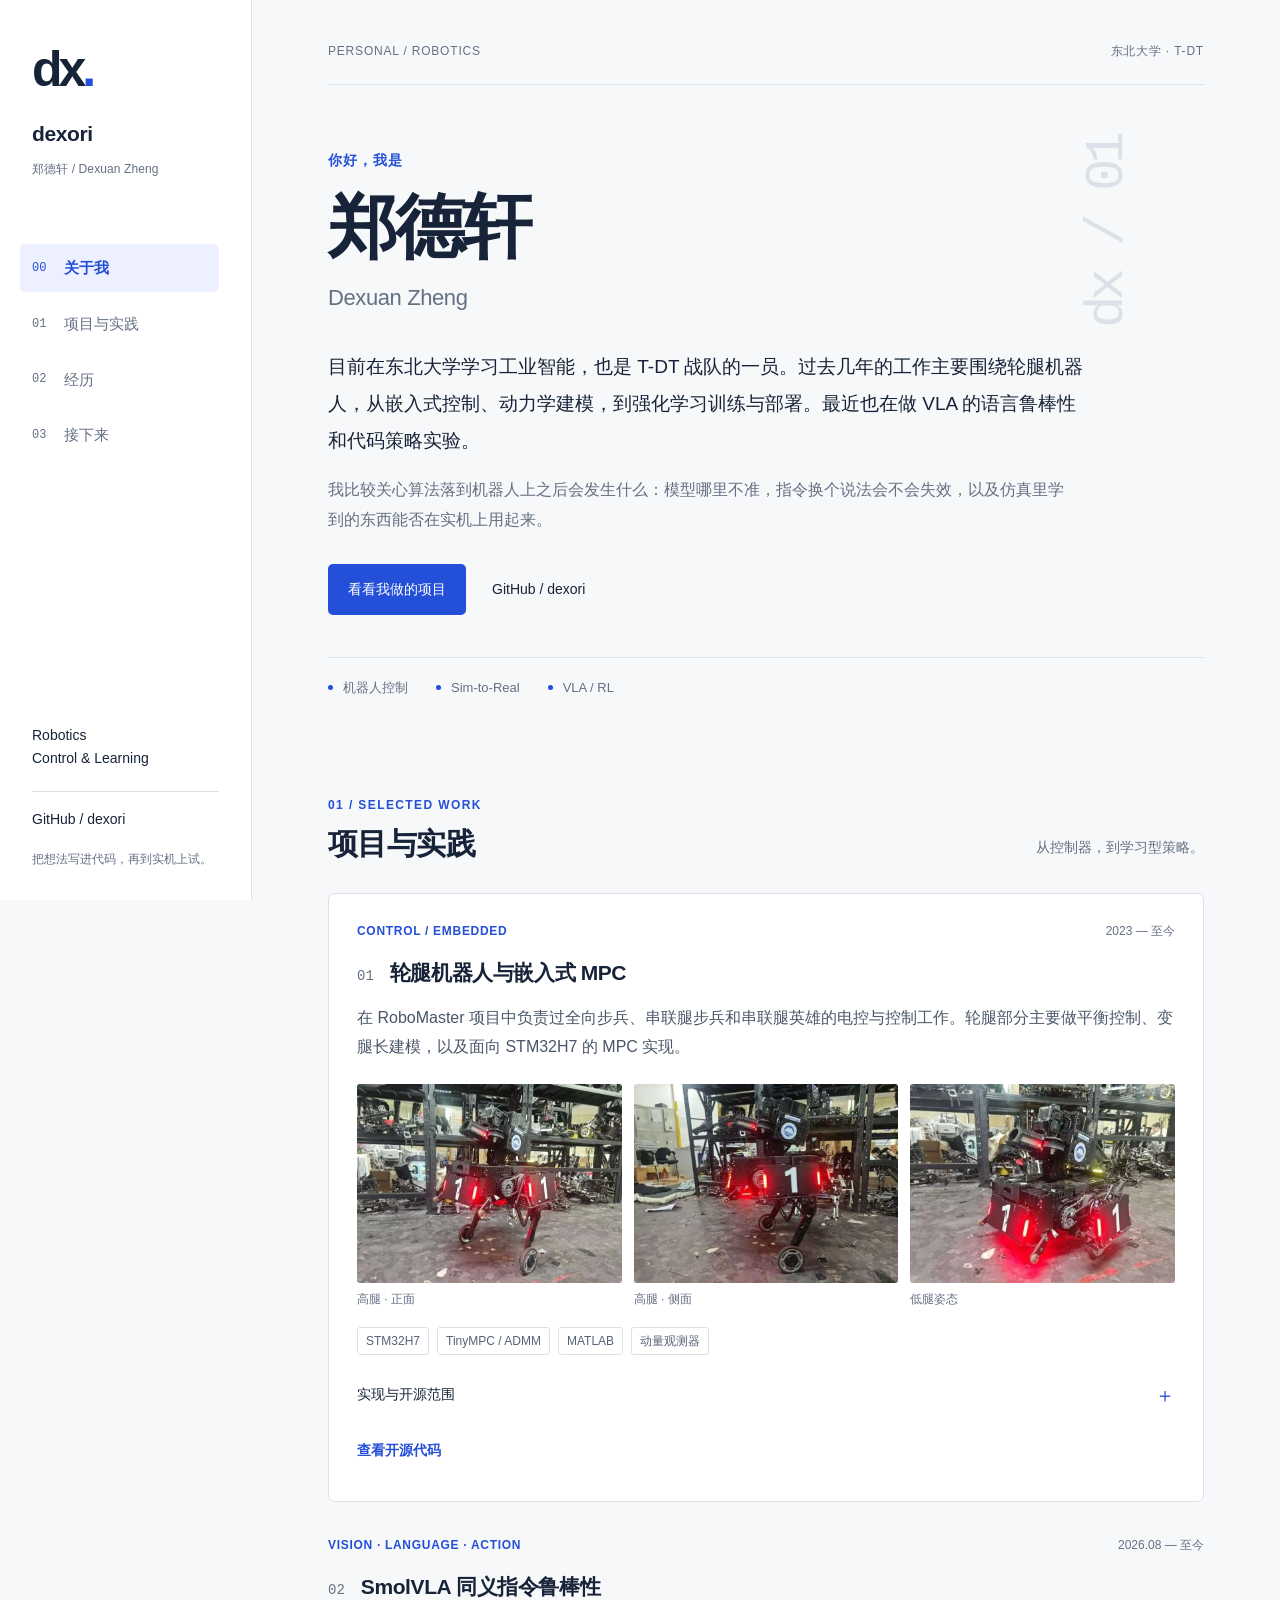
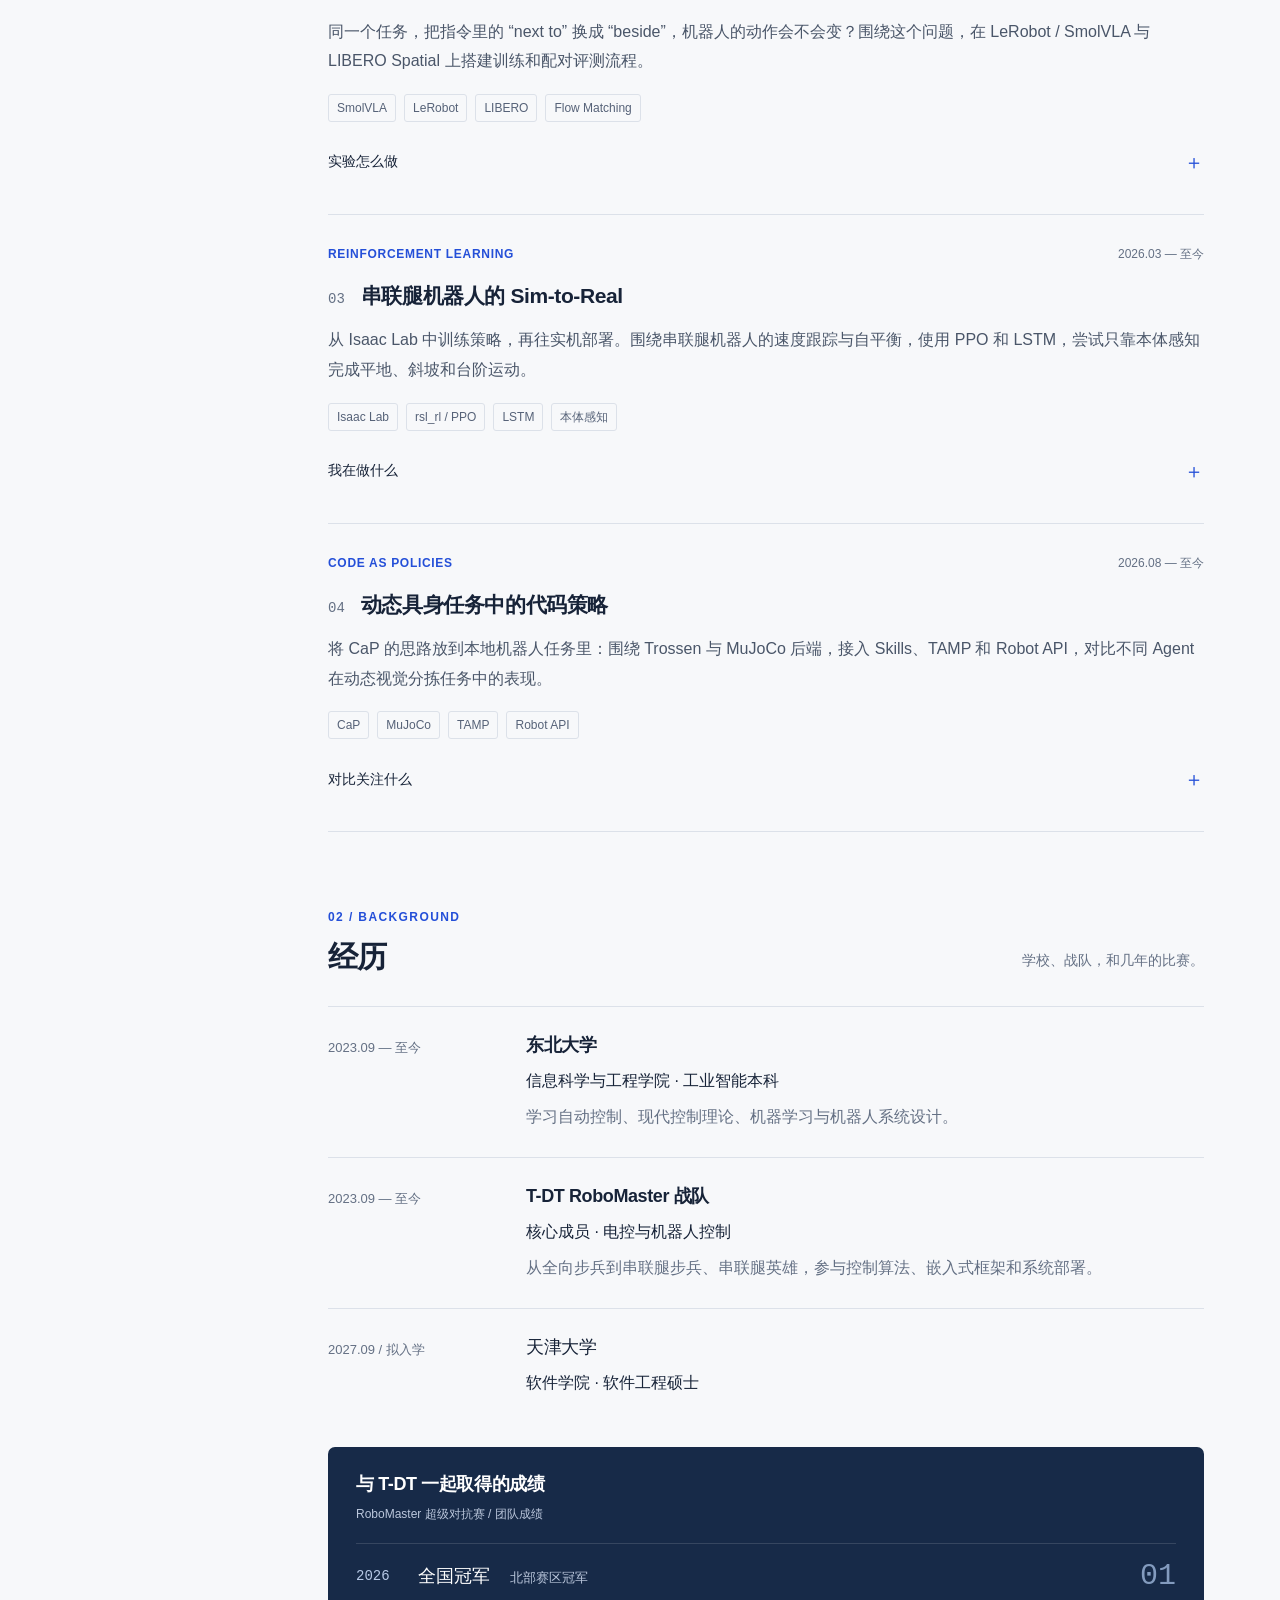
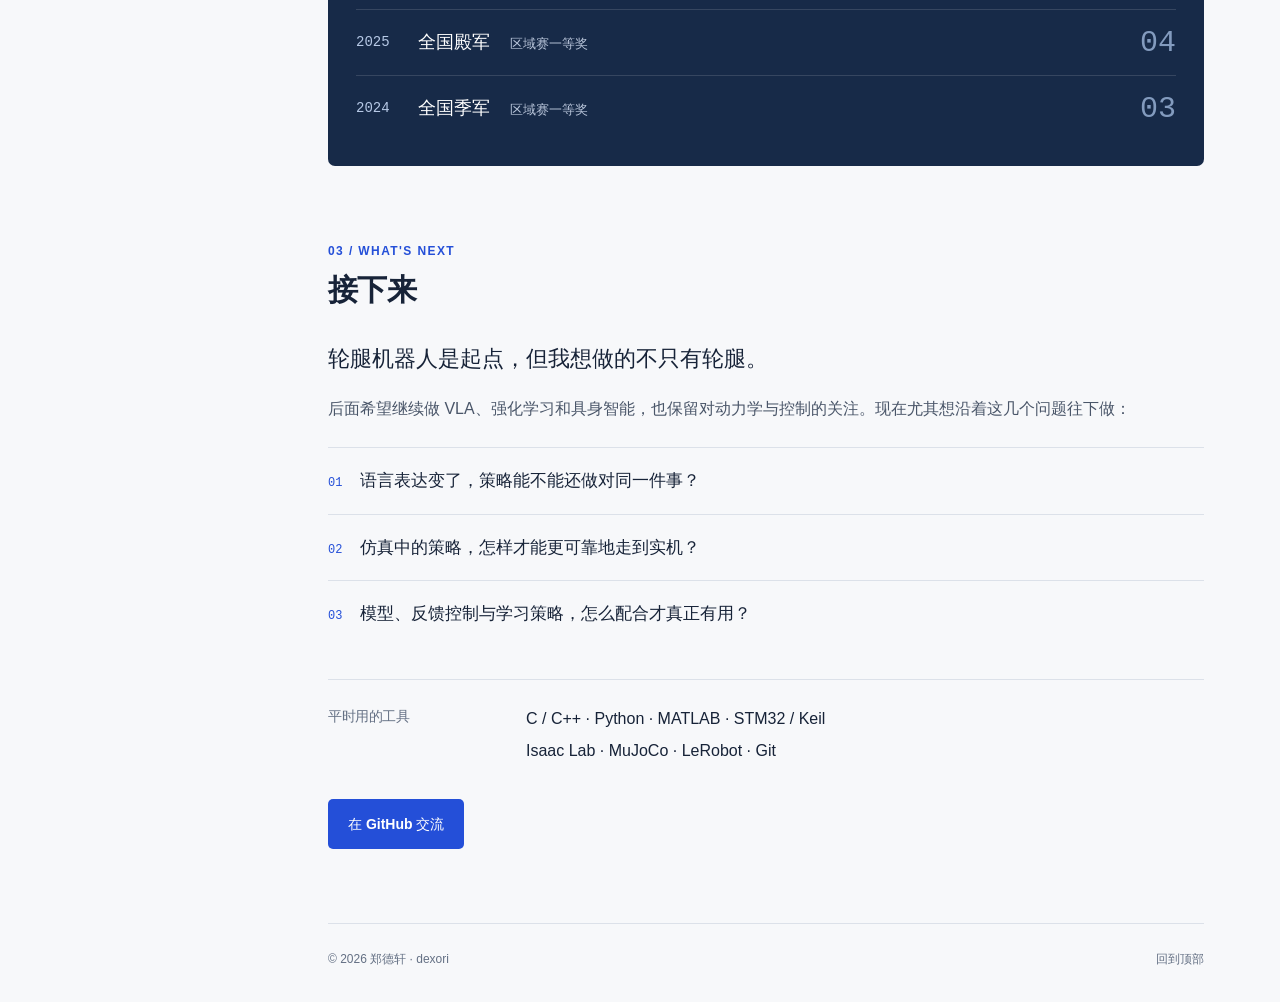
==== index.html @ f0162d3c "Add files via upload" ====
<!doctype html>
<html lang="zh-CN">
<head>
  <meta charset="utf-8">
  <meta name="viewport" content="width=device-width, initial-scale=1">
  <meta name="color-scheme" content="light">
  <meta name="theme-color" content="#f7f8fa">
  <meta name="description" content="郑德轩（dexori）的个人主页。东北大学工业智能，T-DT RoboMaster 战队。轮腿机器人、嵌入式 MPC、强化学习与 VLA。">
  <meta property="og:title" content="郑德轩 · dexori">
  <meta property="og:description" content="轮腿机器人、嵌入式控制，以及 VLA 与强化学习的实践。">
  <meta property="og:type" content="website">
  <title>郑德轩 · dexori</title>
  <link rel="icon" type="image/svg+xml" href="data:image/svg+xml,%3Csvg xmlns='http://www.w3.org/2000/svg' viewBox='0 0 64 64'%3E%3Crect width='64' height='64' rx='14' fill='%23172338'/%3E%3Ctext x='9' y='43' font-family='Arial,sans-serif' font-size='31' font-weight='700' letter-spacing='-3' fill='%23fff'%3Edx%3C/text%3E%3Ccircle cx='53' cy='44' r='3' fill='%23799cff'/%3E%3C/svg%3E">
  <link rel="stylesheet" href="style.css">
  <script src="script.js" defer></script>
</head>
<body>
  <a class="skip-link" href="#main">跳到正文</a>
  <aside class="sidebar" aria-label="网站导航">
    <a class="identity" href="#about" aria-label="dexori，回到介绍">
      <span class="monogram" aria-hidden="true">dx<span>.</span></span>
      <span class="identity-text">dexori<span>郑德轩 / Dexuan Zheng</span></span>
    </a>
    <button class="nav-toggle" type="button" aria-expanded="false" aria-controls="navigation">导航 <span aria-hidden="true">＋</span></button>
    <nav id="navigation" class="navigation" aria-label="页面章节">
      <a class="active" href="#about" aria-current="location"><span>00</span>关于我</a>
      <a href="#projects"><span>01</span>项目与实践</a>
      <a href="#experience"><span>02</span>经历</a>
      <a href="#interests"><span>03</span>接下来</a>
    </nav>
    <div class="sidebar-bottom">
      <p>Robotics<br>Control &amp; Learning</p>
      <a class="external-link" href="https://github.com/dexori" target="_blank" rel="noopener noreferrer">GitHub / dexori</a>
      <span class="sidebar-note">把想法写进代码，再到实机上试。</span>
    </div>
  </aside>

  <main id="main">
    <section id="about" class="about section-anchor" aria-labelledby="name">
      <div class="topline"><span>PERSONAL / ROBOTICS</span><span>东北大学 · T-DT</span></div>
      <div class="hero-heading">
        <div>
          <p class="eyebrow">你好，我是</p>
          <h1 id="name">郑德轩<span>Dexuan Zheng</span></h1>
        </div>
        <span class="hero-index" aria-hidden="true">dx / 01</span>
      </div>
      <p class="intro">目前在东北大学学习工业智能，也是 T-DT 战队的一员。过去几年的工作主要围绕轮腿机器人，从嵌入式控制、动力学建模，到强化学习训练与部署。最近也在做 VLA 的语言鲁棒性和代码策略实验。</p>
      <p class="intro-secondary">我比较关心算法落到机器人上之后会发生什么：模型哪里不准，指令换个说法会不会失效，以及仿真里学到的东西能否在实机上用起来。</p>
      <div class="hero-actions">
        <a class="button primary" href="#projects">看看我做的项目</a>
        <a class="text-link" href="https://github.com/dexori" target="_blank" rel="noopener noreferrer">GitHub / dexori</a>
      </div>
      <div class="focus-strip" aria-label="目前关注的方向">
        <span>机器人控制</span><span>Sim-to-Real</span><span>VLA / RL</span>
      </div>
    </section>

    <section id="projects" class="section section-anchor" aria-labelledby="projects-heading">
      <header class="section-heading">
        <div><p class="eyebrow">01 / SELECTED WORK</p><h2 id="projects-heading">项目与实践</h2></div>
        <p>从控制器，到学习型策略。</p>
      </header>

      <article class="project featured">
        <div class="project-meta"><span class="project-type">CONTROL / EMBEDDED</span><span>2023 — 至今</span></div>
        <div class="project-title"><span class="project-number" aria-hidden="true">01</span><h3>轮腿机器人与嵌入式 MPC</h3></div>
        <p>在 RoboMaster 项目中负责过全向步兵、串联腿步兵和串联腿英雄的电控与控制工作。轮腿部分主要做平衡控制、变腿长建模，以及面向 STM32H7 的 MPC 实现。</p>
        <div class="robot-gallery">
          <figure><img src="assets/wheelleg-000.jpg" width="398" height="299" alt="T-DT 串联轮腿英雄在实验室中的高腿姿态正面" loading="lazy"><figcaption>高腿 · 正面</figcaption></figure>
          <figure><img src="assets/wheelleg-001.jpg" width="398" height="299" alt="T-DT 串联轮腿英雄的高腿姿态侧面" loading="lazy"><figcaption>高腿 · 侧面</figcaption></figure>
          <figure><img src="assets/wheelleg-002.jpg" width="398" height="299" alt="T-DT 串联轮腿英雄降低腿长后的姿态" loading="lazy"><figcaption>低腿姿态</figcaption></figure>
        </div>
        <div class="project-tags"><span>STM32H7</span><span>TinyMPC / ADMM</span><span>MATLAB</span><span>动量观测器</span></div>
        <details>
          <summary>实现与开源范围 <span aria-hidden="true">＋</span></summary>
          <div class="detail-content">
            <ul>
              <li>基于 CAD 质量和惯量参数建立模型，对不同腿长的状态空间与求解缓存做离线拟合，在线更新控制器参数。</li>
              <li>参考 TinyMPC 的 ADMM 求解方式，将计算任务接入原 H7 工程；代码保留实际 MCU 任务入口和适配接口。</li>
              <li>另整理了五自由度广义动量观测器、碰撞判定和 M/C/G 推导，不依赖额外的外力传感器。</li>
            </ul>
            <p class="scope-note">开源仓库只包含 MPC 与碰撞检测相关代码，不是整车固件。原数值模型和观测器仍有已知问题，残差超阈值不等于确认碰撞；使用边界与测试情况见仓库说明。</p>
          </div>
        </details>
        <a class="project-link" href="https://github.com/dexori/TinyMPC_WheelLeg" target="_blank" rel="noopener noreferrer">查看开源代码</a>
      </article>

      <article class="project">
        <div class="project-meta"><span class="project-type">VISION · LANGUAGE · ACTION</span><span>2026.08 — 至今</span></div>
        <div class="project-title"><span class="project-number" aria-hidden="true">02</span><h3>SmolVLA 同义指令鲁棒性</h3></div>
        <p>同一个任务，把指令里的 “next to” 换成 “beside”，机器人的动作会不会变？围绕这个问题，在 LeRobot / SmolVLA 与 LIBERO Spatial 上搭建训练和配对评测流程。</p>
        <div class="project-tags"><span>SmolVLA</span><span>LeRobot</span><span>LIBERO</span><span>Flow Matching</span></div>
        <details>
          <summary>实验怎么做 <span aria-hidden="true">＋</span></summary>
          <div class="detail-content">
            <ul>
              <li>对比正确、空白、打乱和映射后的语言输入，尽量把语言变化与其他因素分开。</li>
              <li>固定初始状态与每个 action chunk 的 Flow Matching 噪声，进行严格配对评测。</li>
              <li>在相同图像、状态和噪声下，检查 VLM 的 K/V、Action Expert 速度输出和完整动作序列。</li>
              <li>尝试训练时语言增强，以及推理前的指令归一化。</li>
            </ul>
            <p class="scope-note">目前是小规模实验：432 条演示、1K 步微调后，同义指令成功次数由 2/30 到 6/30；在 21 组已知任务配对中，冻结策略并做指令归一化后由 1/21 到 9/21。这些结果仅对应上述实验设置，不代表通用基准表现。</p>
          </div>
        </details>
      </article>

      <article class="project">
        <div class="project-meta"><span class="project-type">REINFORCEMENT LEARNING</span><span>2026.03 — 至今</span></div>
        <div class="project-title"><span class="project-number" aria-hidden="true">03</span><h3>串联腿机器人的 Sim-to-Real</h3></div>
        <p>从 Isaac Lab 中训练策略，再往实机部署。围绕串联腿机器人的速度跟踪与自平衡，使用 PPO 和 LSTM，尝试只靠本体感知完成平地、斜坡和台阶运动。</p>
        <div class="project-tags"><span>Isaac Lab</span><span>rsl_rl / PPO</span><span>LSTM</span><span>本体感知</span></div>
        <details>
          <summary>我在做什么 <span aria-hidden="true">＋</span></summary>
          <div class="detail-content">
            <p>搭建训练与部署流程，调整观测、奖励和策略结构，关注跌倒、速度跟踪以及不同地形下的行为。相比只看仿真回报，我更想弄清策略到了真实机构上，会被哪些误差和限制影响。</p>
          </div>
        </details>
      </article>

      <article class="project">
        <div class="project-meta"><span class="project-type">CODE AS POLICIES</span><span>2026.08 — 至今</span></div>
        <div class="project-title"><span class="project-number" aria-hidden="true">04</span><h3>动态具身任务中的代码策略</h3></div>
        <p>将 CaP 的思路放到本地机器人任务里：围绕 Trossen 与 MuJoCo 后端，接入 Skills、TAMP 和 Robot API，对比不同 Agent 在动态视觉分拣任务中的表现。</p>
        <div class="project-tags"><span>CaP</span><span>MuJoCo</span><span>TAMP</span><span>Robot API</span></div>
        <details>
          <summary>对比关注什么 <span aria-hidden="true">＋</span></summary>
          <div class="detail-content">
            <p>统一三类 Agent 的评测流程，记录任务成功情况、规划次数和基础动作数量。关注场景变化之后，代码策略能否利用反馈完成任务，而不只是执行一次固定的动作序列。</p>
          </div>
        </details>
      </article>
    </section>

    <section id="experience" class="section section-anchor" aria-labelledby="experience-heading">
      <header class="section-heading">
        <div><p class="eyebrow">02 / BACKGROUND</p><h2 id="experience-heading">经历</h2></div>
        <p>学校、战队，和几年的比赛。</p>
      </header>
      <div class="timeline">
        <div class="timeline-item"><p class="timeline-date">2023.09 — 至今</p><div><h3>东北大学</h3><p>信息科学与工程学院 · 工业智能本科</p><p class="muted">学习自动控制、现代控制理论、机器学习与机器人系统设计。</p></div></div>
        <div class="timeline-item"><p class="timeline-date">2023.09 — 至今</p><div><h3>T-DT RoboMaster 战队</h3><p>核心成员 · 电控与机器人控制</p><p class="muted">从全向步兵到串联腿步兵、串联腿英雄，参与控制算法、嵌入式框架和系统部署。</p></div></div>
        <div class="timeline-item upcoming"><p class="timeline-date">2027.09 / 拟入学</p><div><h3>天津大学</h3><p>软件学院 · 软件工程硕士</p></div></div>
      </div>
      <div class="team-results">
        <div class="results-heading"><h3>与 T-DT 一起取得的成绩</h3><span>RoboMaster 超级对抗赛 / 团队成绩</span></div>
        <div class="result-row"><span class="result-year">2026</span><p>全国冠军<span>北部赛区冠军</span></p><span class="result-marker" aria-hidden="true">01</span></div>
        <div class="result-row"><span class="result-year">2025</span><p>全国殿军<span>区域赛一等奖</span></p><span class="result-marker" aria-hidden="true">04</span></div>
        <div class="result-row"><span class="result-year">2024</span><p>全国季军<span>区域赛一等奖</span></p><span class="result-marker" aria-hidden="true">03</span></div>
      </div>
    </section>

    <section id="interests" class="section section-anchor interests" aria-labelledby="interests-heading">
      <header class="section-heading">
        <div><p class="eyebrow">03 / WHAT'S NEXT</p><h2 id="interests-heading">接下来</h2></div>
      </header>
      <p class="interest-intro">轮腿机器人是起点，但我想做的不只有轮腿。</p>
      <p>后面希望继续做 VLA、强化学习和具身智能，也保留对动力学与控制的关注。现在尤其想沿着这几个问题往下做：</p>
      <div class="questions">
        <div><span>01</span><p>语言表达变了，策略能不能还做对同一件事？</p></div>
        <div><span>02</span><p>仿真中的策略，怎样才能更可靠地走到实机？</p></div>
        <div><span>03</span><p>模型、反馈控制与学习策略，怎么配合才真正有用？</p></div>
      </div>
      <div class="toolbox"><h3>平时用的工具</h3><p>C / C++ · Python · MATLAB · STM32 / Keil<br>Isaac Lab · MuJoCo · LeRobot · Git</p></div>
      <a class="button primary" href="https://github.com/dexori" target="_blank" rel="noopener noreferrer">在 GitHub 交流</a>
    </section>

    <footer class="footer"><span>© <span id="year">2026</span> 郑德轩 · dexori</span><a href="#about">回到顶部</a></footer>
  </main>
</body>
</html>
---- style.css ----
:root {
  --paper: #f7f8fa;
  --white: #fff;
  --ink: #172338;
  --muted: #647084;
  --line: #dce1e9;
  --blue: #244fd8;
  --blue-dark: #153aab;
  --blue-tint: #edf1ff;
  --font: -apple-system, BlinkMacSystemFont, "Segoe UI", "PingFang SC", "Microsoft YaHei", "Noto Sans CJK SC", sans-serif;
}
* { box-sizing: border-box; }
html { scroll-behavior: smooth; scroll-padding-top: 32px; }
body { margin: 0; background: var(--paper); color: var(--ink); font-family: var(--font); font-size: 16px; line-height: 1.85; -webkit-font-smoothing: antialiased; }
a { color: inherit; text-decoration: none; }
button { font: inherit; }
button, a, summary { -webkit-tap-highlight-color: transparent; }
a:focus-visible, button:focus-visible, summary:focus-visible { outline: 3px solid var(--blue); outline-offset: 5px; border-radius: 3px; }
::selection { background: #d8e1ff; color: var(--ink); }
p, h1, h2, h3, figure { margin: 0; }
.skip-link { position: fixed; top: -100px; left: 20px; z-index: 10; padding: 8px 16px; background: var(--ink); color: white; }
.skip-link:focus { top: 16px; }
.sidebar { position: fixed; inset: 0 auto 0 0; width: 252px; padding: 44px 32px 30px; border-right: 1px solid var(--line); background: var(--white); display: flex; flex-direction: column; z-index: 5; }
.identity { display: flex; flex-direction: column; align-items: flex-start; gap: 21px; }
.monogram { font-weight: 800; font-size: 50px; line-height: 1; letter-spacing: -4px; }
.monogram span { color: var(--blue); }
.identity-text { font-weight: 650; font-size: 21px; letter-spacing: -.4px; }
.identity-text > span { display: block; font-size: 12px; font-weight: 400; letter-spacing: .1px; color: var(--muted); margin-top: 4px; }
.navigation { margin-top: 64px; display: grid; gap: 8px; }
.navigation a { display: flex; gap: 18px; align-items: center; padding: 10px 12px; margin-left: -12px; border-radius: 5px; color: var(--muted); font-size: 15px; transition: color .18s, background .18s; }
.navigation a > span { font: 12px/1.5 ui-monospace, "SFMono-Regular", Consolas, monospace; color: var(--muted); }
.navigation a:hover { color: var(--blue); background: var(--paper); }
.navigation a.active { color: var(--blue); background: var(--blue-tint); font-weight: 600; }
.navigation a.active > span { color: var(--blue); }
.sidebar-bottom { margin-top: auto; padding-top: 32px; }
.sidebar-bottom > p { font-size: 14px; line-height: 1.6; font-weight: 500; }
.external-link { display: flex; justify-content: space-between; margin-top: 22px; padding-top: 15px; border-top: 1px solid var(--line); font-size: 14px; }
.external-link:hover, .text-link:hover, .footer a:hover { color: var(--blue); }
.sidebar-note { display: block; color: var(--muted); font-size: 12px; margin-top: 15px; }
.nav-toggle { display: none; }
main { margin-left: 252px; max-width: 1210px; padding: 40px 76px 0; }
.topline { display: flex; justify-content: space-between; gap: 16px; color: var(--muted); font-size: 12px; letter-spacing: .8px; padding-bottom: 22px; border-bottom: 1px solid var(--line); }
.about { padding-bottom: 20px; }
.hero-heading { display: flex; justify-content: space-between; align-items: center; margin-top: 64px; }
.eyebrow { color: var(--blue); font-size: 12px; font-weight: 650; line-height: 1.6; letter-spacing: 1.4px; }
.hero-heading .eyebrow { font-size: 14px; letter-spacing: 1px; margin-bottom: 16px; }
h1 { font-size: clamp(52px, 5.5vw, 80px); line-height: 1.1; font-weight: 750; letter-spacing: -3px; }
h1 > span { display: block; font-size: 22px; line-height: 1.5; font-weight: 400; color: var(--muted); letter-spacing: -.4px; margin-top: 16px; }
.hero-index { color: var(--line); font: 54px/1 ui-monospace, Consolas, monospace; letter-spacing: -5px; transform: rotate(-90deg); }
.intro { font-size: 19px; line-height: 1.95; margin-top: 34px; max-width: 760px; }
.intro-secondary { margin-top: 16px; color: var(--muted); max-width: 740px; }
.hero-actions { display: flex; flex-wrap: wrap; align-items: center; gap: 26px; margin-top: 30px; }
.button { display: inline-flex; justify-content: space-between; align-items: center; gap: 28px; font-size: 14px; line-height: 1.6; font-weight: 550; padding: 14px 20px; border-radius: 5px; min-height: 48px; transition: background .2s; }
.primary { background: var(--blue); color: var(--white); }
.primary:hover { background: var(--blue-dark); }
.text-link { font-size: 14px; }
.text-link > span { margin-left: 9px; }
.focus-strip { display: flex; flex-wrap: wrap; gap: 10px 28px; margin-top: 42px; padding-top: 18px; border-top: 1px solid var(--line); color: var(--muted); font-size: 13px; }
.focus-strip span::before { content: ""; display: inline-block; height: 5px; width: 5px; background: var(--blue); border-radius: 50%; margin: 0 10px 2px 0; }
.section { padding-top: 76px; }
.section-heading { display: flex; justify-content: space-between; align-items: flex-end; gap: 24px; margin-bottom: 28px; }
h2 { font-size: 30px; line-height: 1.4; font-weight: 650; letter-spacing: -.6px; margin-top: 8px; }
.section-heading > p { font-size: 14px; color: var(--muted); padding-bottom: 4px; }
.project { padding: 30px 0; border-bottom: 1px solid var(--line); }
.project.featured { background: var(--white); border: 1px solid var(--line); border-radius: 7px; padding: 28px; margin-bottom: 4px; }
.project-meta { display: flex; justify-content: space-between; align-items: baseline; gap: 16px; color: var(--muted); font-size: 12px; line-height: 1.6; }
.project-type { color: var(--blue); letter-spacing: .7px; font-weight: 550; }
.project-title { display: flex; align-items: baseline; gap: 16px; margin-top: 16px; margin-bottom: 14px; }
.project-number { color: var(--muted); font: 14px/1.4 ui-monospace, Consolas, monospace; }
h3 { font-size: 21px; line-height: 1.5; font-weight: 650; letter-spacing: -.4px; }
.project > p { color: #4a5669; }
.robot-gallery { display: grid; grid-template-columns: repeat(3, 1fr); gap: 12px; margin-top: 22px; }
.robot-gallery img { display: block; width: 100%; height: auto; border-radius: 3px; }
.robot-gallery figcaption { color: var(--muted); font-size: 12px; line-height: 1.6; margin-top: 7px; }
.project-tags { display: flex; flex-wrap: wrap; gap: 8px; margin-top: 18px; }
.project-tags span { font-size: 12px; line-height: 1.5; color: #566278; border: 1px solid var(--line); border-radius: 3px; padding: 4px 8px; }
details { margin-top: 18px; }
summary { list-style: none; display: flex; justify-content: space-between; align-items: center; font-size: 14px; color: var(--ink); cursor: pointer; min-height: 44px; gap: 16px; }
summary::-webkit-details-marker { display: none; }
summary:hover { color: var(--blue); }
summary > span { font-size: 20px; line-height: 1; transition: transform .2s; color: var(--blue); }
details[open] summary > span { transform: rotate(45deg); }
.detail-content { font-size: 1rem; padding-top: 10px; color: #4a5669; }
.detail-content ul { margin: 0; padding-left: 21px; }
.detail-content li + li { margin-top: 8px; }
.detail-content .scope-note { font-size: 1rem; line-height: 1.85; background: var(--blue-tint); color: #455676; padding: 14px 16px; border-left: 2px solid var(--blue); margin-top: 16px; }
.project-link { display: inline-flex; align-items: center; gap: 18px; color: var(--blue); font-size: 14px; font-weight: 600; margin-top: 12px; min-height: 44px; }
.project-link:hover { color: var(--blue-dark); }
.timeline { margin-top: 4px; }
.timeline-item { display: grid; grid-template-columns: 170px minmax(0, 1fr); gap: 28px; padding: 25px 0; border-top: 1px solid var(--line); }
.timeline-date { color: var(--muted); font-size: 13px; padding-top: 4px; }
.timeline-item h3 { font-size: 18px; margin-bottom: 7px; }
.timeline-item .muted { color: var(--muted); font-size: 1rem; margin-top: 7px; }
.upcoming h3 { font-weight: 500; }
.team-results { margin-top: 24px; background: #172a48; color: #fff; padding: 24px 28px; border-radius: 7px; }
.results-heading { margin-bottom: 18px; }
.results-heading h3 { font-size: 18px; }
.results-heading > span { display: block; font-size: 12px; margin-top: 5px; color: #bbc7dc; }
.result-row { display: flex; gap: 28px; align-items: center; padding: 16px 0; border-top: 1px solid #364660; }
.result-year { font: 14px/1.8 ui-monospace, Consolas, monospace; color: #b7c9e6; }
.result-row p { font-size: 18px; font-weight: 550; }
.result-row p > span { font-size: 13px; font-weight: 400; color: #bbc7dc; margin-left: 20px; }
.result-marker { margin-left: auto; font: 30px/1 ui-monospace, Consolas, monospace; color: #839bbe; }
.interests > p { color: #4a5669; }
.interests .interest-intro { color: var(--ink); font-size: 22px; font-weight: 500; margin-bottom: 14px; }
.questions { margin-top: 24px; }
.questions > div { display: flex; gap: 18px; align-items: baseline; padding: 17px 0; border-top: 1px solid var(--line); }
.questions > div > span { color: var(--blue); font: 12px/1.7 ui-monospace, Consolas, monospace; }
.questions > div > p { font-size: 17px; }
.toolbox { display: grid; grid-template-columns: 170px minmax(0, 1fr); gap: 28px; margin: 32px 0; padding-top: 23px; border-top: 1px solid var(--line); }
.toolbox h3 { font-size: 14px; font-weight: 500; color: var(--muted); padding-top: 3px; }
.toolbox p { font-size: 1rem; line-height: 2; }
.footer { display: flex; justify-content: space-between; flex-wrap: wrap; gap: 12px; border-top: 1px solid var(--line); margin-top: 74px; padding: 24px 0 32px; font-size: 12px; color: var(--muted); }
@media (min-width: 1600px) { main { margin-left: max(252px, calc((100vw - 1320px) / 2 + 252px)); max-width: 1068px; } .sidebar { width: max(252px, calc((100vw - 1320px) / 2 + 252px)); padding-left: max(32px, calc((100vw - 1320px) / 2 + 32px)); } }
@media (max-width: 1150px) { .sidebar { width: 220px; padding-left: 26px; padding-right: 26px; } main { margin-left: 220px; padding: 32px 40px 0; } .hero-index { font-size: 42px; } .timeline-item, .toolbox { grid-template-columns: 144px minmax(0, 1fr); gap: 20px; } }
@media (max-width: 820px) {
  html { scroll-padding-top: 112px; }
  .sidebar { inset: 0 0 auto; width: 100%; min-height: 76px; padding: 14px 24px; flex-direction: row; align-items: center; justify-content: space-between; border-right: 0; border-bottom: 1px solid var(--line); }
  .identity { flex-direction: row; align-items: center; gap: 13px; }
  .monogram { font-size: 32px; letter-spacing: -2px; }
  .identity-text { font-size: 17px; line-height: 1.4; }
  .identity-text > span { font-size: 12px; margin-top: 1px; }
  .sidebar-bottom { display: none; }
  .navigation { display: flex; gap: 12px; margin-top: 0; }
  .navigation a { margin: 0; padding: 7px 4px; font-size: 14px; gap: 0; }
  .navigation a > span { display: none; }
  main { margin-left: 0; max-width: 800px; margin-right: auto; padding: 110px 32px 0; }
  .hero-heading { margin-top: 48px; }
  h1 { font-size: 66px; }
  .hero-index { display: none; }
  .section { padding-top: 60px; }
}
@media (max-width: 570px) {
  html { scroll-padding-top: 100px; }
  .sidebar { padding: 14px 20px; }
  .nav-toggle { display: inline-flex; align-items: center; gap: 15px; padding: 8px 0 8px 14px; border: 0; color: var(--ink); background: transparent; font-size: 14px; min-height: 44px; cursor: pointer; }
  .nav-toggle > span { color: var(--blue); font-size: 20px; transition: transform .2s; }
  .nav-toggle[aria-expanded="true"] > span { transform: rotate(45deg); }
  .navigation { display: none; position: absolute; top: 100%; left: 0; right: 0; padding: 8px 20px 16px; background: var(--white); border-bottom: 1px solid var(--line); flex-direction: column; gap: 3px; }
  .navigation.is-open { display: flex; }
  .navigation a { padding: 10px 12px; font-size: 15px; gap: 18px; }
  .navigation a > span { display: inline; }
  main { padding: 106px 22px 0; }
  .topline { font-size: 12px; letter-spacing: .3px; gap: 8px; padding-bottom: 18px; }
  .hero-heading { margin-top: 36px; }
  h1 { font-size: 56px; letter-spacing: -2px; }
  h1 > span { font-size: 20px; margin-top: 12px; }
  .intro { font-size: 17px; margin-top: 26px; }
  .intro-secondary { font-size: 1rem; }
  .hero-actions { gap: 18px; margin-top: 24px; }
  .button { gap: 18px; padding: 13px 16px; }
  .focus-strip { gap: 10px 18px; font-size: 12px; margin-top: 28px; }
  .focus-strip span::before { margin-right: 7px; }
  .section { padding-top: 48px; }
  .section-heading { display: block; margin-bottom: 22px; }
  .section-heading > p { margin-top: 10px; }
  h2 { font-size: 27px; }
  .project { padding: 26px 0; }
  .project.featured { padding: 20px 17px; }
  .project-meta { gap: 10px; flex-wrap: wrap; font-size: 12px; }
  .project-title { gap: 11px; margin-top: 14px; }
  h3 { font-size: 19px; }
  .project > p { font-size: 1rem; }
  .robot-gallery { gap: 7px; margin-top: 18px; }
  .robot-gallery figcaption { font-size: 12px; }
  .project-tags { gap: 6px; }
  .project-tags span { font-size: 12px; }
  .detail-content { font-size: 1rem; }
  .detail-content .scope-note { padding: 12px; font-size: 1rem; }
  .timeline-item { grid-template-columns: 1fr; gap: 8px; padding: 21px 0; }
  .timeline-date { padding-top: 0; font-size: 12px; }
  .timeline-item > div > p { font-size: 1rem; }
  .team-results { padding: 22px 18px; margin-top: 20px; }
  .results-heading h3 { font-size: 17px; }
  .results-heading > span { font-size: 12px; }
  .result-row { gap: 17px; }
  .result-row p { font-size: 17px; }
  .result-row p > span { display: block; margin-left: 0; margin-top: 2px; font-size: 12px; }
  .result-marker { font-size: 24px; }
  .interests .interest-intro { font-size: 19px; }
  .interests > p { font-size: 1rem; }
  .questions > div { gap: 14px; }
  .questions > div > p { font-size: 1rem; }
  .toolbox { grid-template-columns: 1fr; gap: 8px; margin: 24px 0; }
  .footer { margin-top: 48px; }
}
@media (prefers-reduced-motion: reduce) { html { scroll-behavior: auto; } *, *::before, *::after { transition: none !important; } }
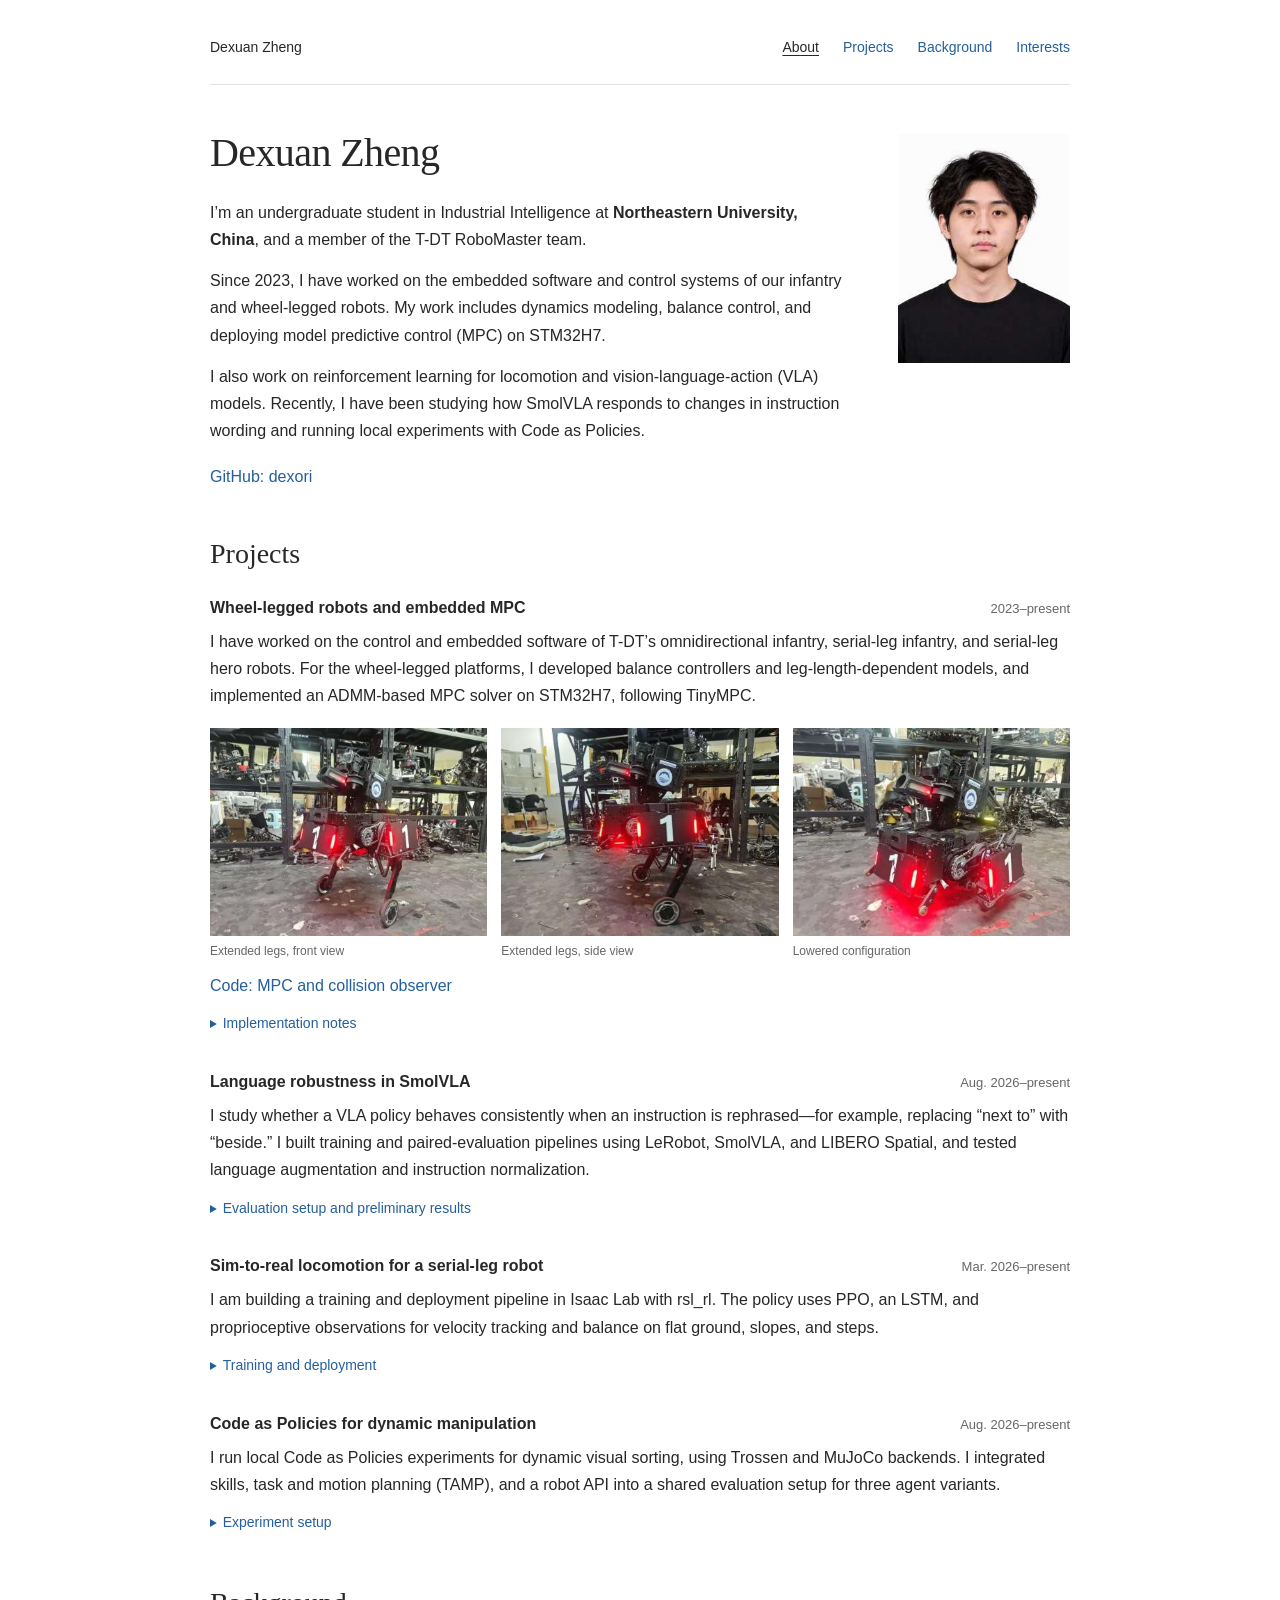
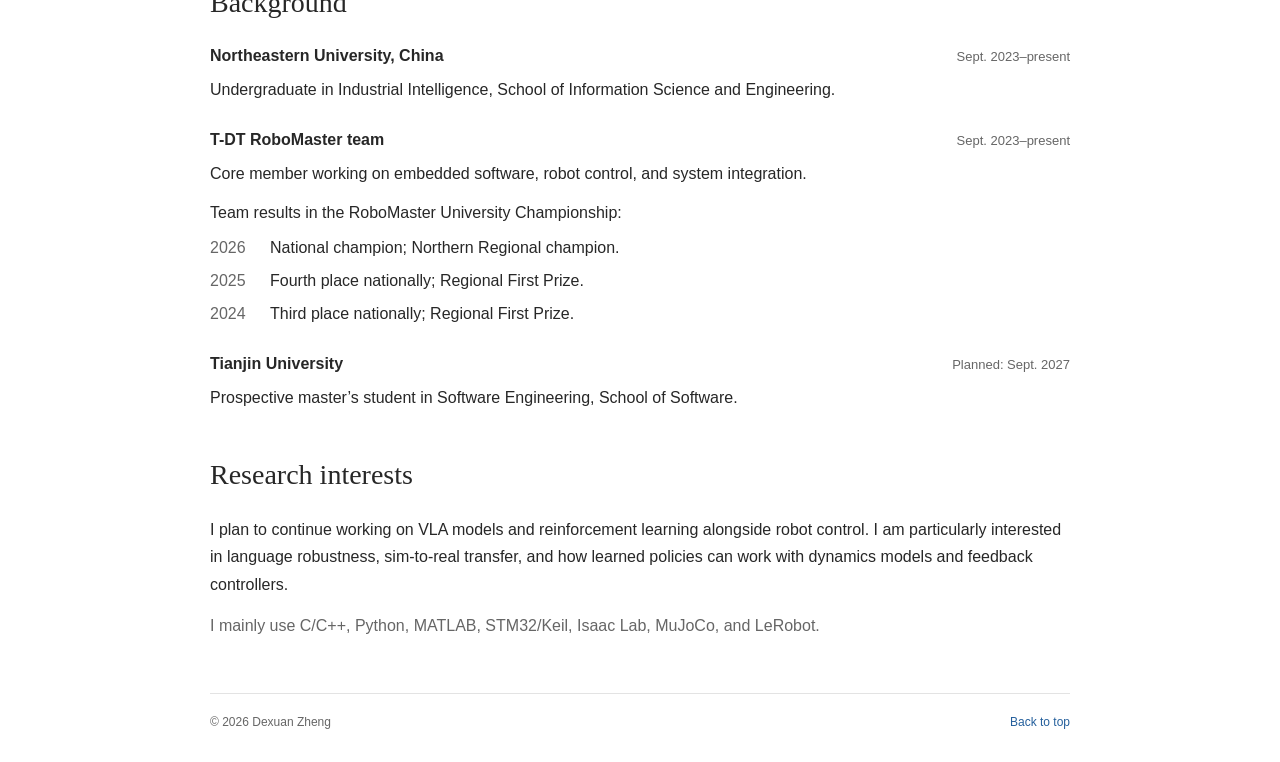
==== commit 55a9c36a: "Add files via upload" ====
--- a/index.html
+++ b/index.html
@@ -1,171 +1,130 @@
 <!doctype html>
-<html lang="zh-CN">
+<html lang="en">
 <head>
   <meta charset="utf-8">
   <meta name="viewport" content="width=device-width, initial-scale=1">
   <meta name="color-scheme" content="light">
-  <meta name="theme-color" content="#f7f8fa">
-  <meta name="description" content="郑德轩（dexori）的个人主页。东北大学工业智能，T-DT RoboMaster 战队。轮腿机器人、嵌入式 MPC、强化学习与 VLA。">
-  <meta property="og:title" content="郑德轩 · dexori">
-  <meta property="og:description" content="轮腿机器人、嵌入式控制，以及 VLA 与强化学习的实践。">
+  <meta name="theme-color" content="#ffffff">
+  <meta name="description" content="Dexuan Zheng is an undergraduate at Northeastern University, China. His work covers wheel-legged robots, embedded control, reinforcement learning, and vision-language-action models.">
+  <meta property="og:title" content="Dexuan Zheng">
+  <meta property="og:description" content="Robotics projects and research interests in control, reinforcement learning, and vision-language-action models.">
   <meta property="og:type" content="website">
-  <title>郑德轩 · dexori</title>
+  <title>Dexuan Zheng</title>
   <link rel="icon" type="image/svg+xml" href="data:image/svg+xml,%3Csvg xmlns='http://www.w3.org/2000/svg' viewBox='0 0 64 64'%3E%3Crect width='64' height='64' rx='14' fill='%23172338'/%3E%3Ctext x='9' y='43' font-family='Arial,sans-serif' font-size='31' font-weight='700' letter-spacing='-3' fill='%23fff'%3Edx%3C/text%3E%3Ccircle cx='53' cy='44' r='3' fill='%23799cff'/%3E%3C/svg%3E">
-  <link rel="stylesheet" href="style.css">
-  <script src="script.js" defer></script>
+  <link rel="stylesheet" href="style.css?v=2">
+  <script src="script.js?v=2" defer></script>
 </head>
 <body>
-  <a class="skip-link" href="#main">跳到正文</a>
-  <aside class="sidebar" aria-label="网站导航">
-    <a class="identity" href="#about" aria-label="dexori，回到介绍">
-      <span class="monogram" aria-hidden="true">dx<span>.</span></span>
-      <span class="identity-text">dexori<span>郑德轩 / Dexuan Zheng</span></span>
-    </a>
-    <button class="nav-toggle" type="button" aria-expanded="false" aria-controls="navigation">导航 <span aria-hidden="true">＋</span></button>
-    <nav id="navigation" class="navigation" aria-label="页面章节">
-      <a class="active" href="#about" aria-current="location"><span>00</span>关于我</a>
-      <a href="#projects"><span>01</span>项目与实践</a>
-      <a href="#experience"><span>02</span>经历</a>
-      <a href="#interests"><span>03</span>接下来</a>
-    </nav>
-    <div class="sidebar-bottom">
-      <p>Robotics<br>Control &amp; Learning</p>
-      <a class="external-link" href="https://github.com/dexori" target="_blank" rel="noopener noreferrer">GitHub / dexori</a>
-      <span class="sidebar-note">把想法写进代码，再到实机上试。</span>
-    </div>
-  </aside>
+  <a class="skip-link" href="#main">Skip to content</a>
+  <div class="page">
+    <header class="site-header">
+      <a class="site-name" href="#about">Dexuan Zheng</a>
+      <nav id="navigation" aria-label="Main navigation">
+        <a href="#about" aria-current="location">About</a>
+        <a href="#projects">Projects</a>
+        <a href="#experience">Background</a>
+        <a href="#interests">Interests</a>
+      </nav>
+    </header>
 
-  <main id="main">
-    <section id="about" class="about section-anchor" aria-labelledby="name">
-      <div class="topline"><span>PERSONAL / ROBOTICS</span><span>东北大学 · T-DT</span></div>
-      <div class="hero-heading">
-        <div>
-          <p class="eyebrow">你好，我是</p>
-          <h1 id="name">郑德轩<span>Dexuan Zheng</span></h1>
+    <main id="main">
+      <section id="about" class="intro section-anchor" aria-labelledby="name">
+        <div class="intro-text">
+          <h1 id="name">Dexuan Zheng</h1>
+          <p>I’m an undergraduate student in Industrial Intelligence at <strong>Northeastern University, China</strong>, and a member of the T-DT RoboMaster team.</p>
+          <p>Since 2023, I have worked on the embedded software and control systems of our infantry and wheel-legged robots. My work includes dynamics modeling, balance control, and deploying model predictive control (MPC) on STM32H7.</p>
+          <p>I also work on reinforcement learning for locomotion and vision-language-action (VLA) models. Recently, I have been studying how SmolVLA responds to changes in instruction wording and running local experiments with Code as Policies.</p>
+          <p class="profile-links"><a href="https://github.com/dexori" target="_blank" rel="noopener noreferrer">GitHub: dexori</a></p>
         </div>
-        <span class="hero-index" aria-hidden="true">dx / 01</span>
-      </div>
-      <p class="intro">目前在东北大学学习工业智能，也是 T-DT 战队的一员。过去几年的工作主要围绕轮腿机器人，从嵌入式控制、动力学建模，到强化学习训练与部署。最近也在做 VLA 的语言鲁棒性和代码策略实验。</p>
-      <p class="intro-secondary">我比较关心算法落到机器人上之后会发生什么：模型哪里不准，指令换个说法会不会失效，以及仿真里学到的东西能否在实机上用起来。</p>
-      <div class="hero-actions">
-        <a class="button primary" href="#projects">看看我做的项目</a>
-        <a class="text-link" href="https://github.com/dexori" target="_blank" rel="noopener noreferrer">GitHub / dexori</a>
-      </div>
-      <div class="focus-strip" aria-label="目前关注的方向">
-        <span>机器人控制</span><span>Sim-to-Real</span><span>VLA / RL</span>
-      </div>
-    </section>
+        <figure class="portrait"><img src="assets/portrait.jpg" width="250" height="333" alt="Portrait of Dexuan Zheng"></figure>
+      </section>
 
-    <section id="projects" class="section section-anchor" aria-labelledby="projects-heading">
-      <header class="section-heading">
-        <div><p class="eyebrow">01 / SELECTED WORK</p><h2 id="projects-heading">项目与实践</h2></div>
-        <p>从控制器，到学习型策略。</p>
-      </header>
+      <section id="projects" class="section section-anchor" aria-labelledby="projects-heading">
+        <h2 id="projects-heading">Projects</h2>
 
-      <article class="project featured">
-        <div class="project-meta"><span class="project-type">CONTROL / EMBEDDED</span><span>2023 — 至今</span></div>
-        <div class="project-title"><span class="project-number" aria-hidden="true">01</span><h3>轮腿机器人与嵌入式 MPC</h3></div>
-        <p>在 RoboMaster 项目中负责过全向步兵、串联腿步兵和串联腿英雄的电控与控制工作。轮腿部分主要做平衡控制、变腿长建模，以及面向 STM32H7 的 MPC 实现。</p>
-        <div class="robot-gallery">
-          <figure><img src="assets/wheelleg-000.jpg" width="398" height="299" alt="T-DT 串联轮腿英雄在实验室中的高腿姿态正面" loading="lazy"><figcaption>高腿 · 正面</figcaption></figure>
-          <figure><img src="assets/wheelleg-001.jpg" width="398" height="299" alt="T-DT 串联轮腿英雄的高腿姿态侧面" loading="lazy"><figcaption>高腿 · 侧面</figcaption></figure>
-          <figure><img src="assets/wheelleg-002.jpg" width="398" height="299" alt="T-DT 串联轮腿英雄降低腿长后的姿态" loading="lazy"><figcaption>低腿姿态</figcaption></figure>
+        <article class="project">
+          <header class="project-heading"><h3>Wheel-legged robots and embedded MPC</h3><p class="date">2023–present</p></header>
+          <p>I have worked on the control and embedded software of T-DT’s omnidirectional infantry, serial-leg infantry, and serial-leg hero robots. For the wheel-legged platforms, I developed balance controllers and leg-length-dependent models, and implemented an ADMM-based MPC solver on STM32H7, following TinyMPC.</p>
+          <div class="robot-gallery" aria-label="T-DT wheel-legged hero robot">
+            <figure><img src="assets/wheelleg-000.jpg" width="398" height="299" alt="Front view of the T-DT wheel-legged hero robot with its legs extended" loading="lazy"><figcaption>Extended legs, front view</figcaption></figure>
+            <figure><img src="assets/wheelleg-001.jpg" width="398" height="299" alt="Side view of the T-DT wheel-legged hero robot with its legs extended" loading="lazy"><figcaption>Extended legs, side view</figcaption></figure>
+            <figure><img src="assets/wheelleg-002.jpg" width="398" height="299" alt="T-DT wheel-legged hero robot in its lowered configuration" loading="lazy"><figcaption>Lowered configuration</figcaption></figure>
+          </div>
+          <p class="project-links"><a href="https://github.com/dexori/TinyMPC_WheelLeg" target="_blank" rel="noopener noreferrer">Code: MPC and collision observer</a></p>
+          <details>
+            <summary>Implementation notes</summary>
+            <div class="detail-content">
+              <p>The model uses CAD mass and inertia parameters. State-space matrices and solver caches are fitted offline across leg lengths, then updated online. The extracted code keeps the MCU task entry point and platform adaptation interfaces.</p>
+              <p>The repository also includes a five-DoF generalized momentum observer, collision-detection logic, and symbolic M/C/G derivation. It contains only these modules, not the full robot firmware. The numerical model and observer have known limitations; a residual crossing a threshold does not by itself confirm a collision. See the repository README for the test scope and caveats.</p>
+            </div>
+          </details>
+        </article>
+
+        <article class="project">
+          <header class="project-heading"><h3>Language robustness in SmolVLA</h3><p class="date">Aug. 2026–present</p></header>
+          <p>I study whether a VLA policy behaves consistently when an instruction is rephrased—for example, replacing “next to” with “beside.” I built training and paired-evaluation pipelines using LeRobot, SmolVLA, and LIBERO Spatial, and tested language augmentation and instruction normalization.</p>
+          <details>
+            <summary>Evaluation setup and preliminary results</summary>
+            <div class="detail-content">
+              <p>I compare correct, empty, shuffled, and mapped instructions while fixing the initial state and the Flow Matching noise for each action chunk. Under matched images, states, and noise, I inspect the VLM’s K/V representations, the Action Expert’s velocity predictions, and the resulting action chunks.</p>
+              <p>In a small experiment with 432 demonstrations and 1,000 fine-tuning steps, success under synonymous instructions increased from 2/30 to 6/30 trials. In a separate set of 21 known-task pairs, instruction normalization with a frozen policy increased successes from 1/21 to 9/21. These are preliminary results for those specific settings, not general benchmark scores.</p>
+            </div>
+          </details>
+        </article>
+
+        <article class="project">
+          <header class="project-heading"><h3>Sim-to-real locomotion for a serial-leg robot</h3><p class="date">Mar. 2026–present</p></header>
+          <p>I am building a training and deployment pipeline in Isaac Lab with rsl_rl. The policy uses PPO, an LSTM, and proprioceptive observations for velocity tracking and balance on flat ground, slopes, and steps.</p>
+          <details>
+            <summary>Training and deployment</summary>
+            <div class="detail-content">
+              <p>My work includes observation and reward design, policy structure, and deployment. I track falls and velocity-following behavior, and investigate how differences between the simulated model and the physical robot affect the policy.</p>
+            </div>
+          </details>
+        </article>
+
+        <article class="project">
+          <header class="project-heading"><h3>Code as Policies for dynamic manipulation</h3><p class="date">Aug. 2026–present</p></header>
+          <p>I run local Code as Policies experiments for dynamic visual sorting, using Trossen and MuJoCo backends. I integrated skills, task and motion planning (TAMP), and a robot API into a shared evaluation setup for three agent variants.</p>
+          <details>
+            <summary>Experiment setup</summary>
+            <div class="detail-content">
+              <p>I compare task success, planning calls, and the number of primitive actions. I am interested in whether a code-based policy can use feedback to handle changes in the scene, rather than simply execute a fixed sequence.</p>
+            </div>
+          </details>
+        </article>
+      </section>
+
+      <section id="experience" class="section section-anchor" aria-labelledby="experience-heading">
+        <h2 id="experience-heading">Background</h2>
+        <div class="background-entry">
+          <div class="entry-heading"><h3>Northeastern University, China</h3><p class="date">Sept. 2023–present</p></div>
+          <p>Undergraduate in Industrial Intelligence, School of Information Science and Engineering.</p>
         </div>
-        <div class="project-tags"><span>STM32H7</span><span>TinyMPC / ADMM</span><span>MATLAB</span><span>动量观测器</span></div>
-        <details>
-          <summary>实现与开源范围 <span aria-hidden="true">＋</span></summary>
-          <div class="detail-content">
-            <ul>
-              <li>基于 CAD 质量和惯量参数建立模型，对不同腿长的状态空间与求解缓存做离线拟合，在线更新控制器参数。</li>
-              <li>参考 TinyMPC 的 ADMM 求解方式，将计算任务接入原 H7 工程；代码保留实际 MCU 任务入口和适配接口。</li>
-              <li>另整理了五自由度广义动量观测器、碰撞判定和 M/C/G 推导，不依赖额外的外力传感器。</li>
-            </ul>
-            <p class="scope-note">开源仓库只包含 MPC 与碰撞检测相关代码，不是整车固件。原数值模型和观测器仍有已知问题，残差超阈值不等于确认碰撞；使用边界与测试情况见仓库说明。</p>
-          </div>
-        </details>
-        <a class="project-link" href="https://github.com/dexori/TinyMPC_WheelLeg" target="_blank" rel="noopener noreferrer">查看开源代码</a>
-      </article>
+        <div class="background-entry">
+          <div class="entry-heading"><h3>T-DT RoboMaster team</h3><p class="date">Sept. 2023–present</p></div>
+          <p>Core member working on embedded software, robot control, and system integration.</p>
+          <p class="awards-label">Team results in the RoboMaster University Championship:</p>
+          <ul class="awards">
+            <li><span class="award-year">2026</span><span>National champion; Northern Regional champion.</span></li>
+            <li><span class="award-year">2025</span><span>Fourth place nationally; Regional First Prize.</span></li>
+            <li><span class="award-year">2024</span><span>Third place nationally; Regional First Prize.</span></li>
+          </ul>
+        </div>
+        <div class="background-entry">
+          <div class="entry-heading"><h3>Tianjin University</h3><p class="date">Planned: Sept. 2027</p></div>
+          <p>Prospective master’s student in Software Engineering, School of Software.</p>
+        </div>
+      </section>
 
-      <article class="project">
-        <div class="project-meta"><span class="project-type">VISION · LANGUAGE · ACTION</span><span>2026.08 — 至今</span></div>
-        <div class="project-title"><span class="project-number" aria-hidden="true">02</span><h3>SmolVLA 同义指令鲁棒性</h3></div>
-        <p>同一个任务，把指令里的 “next to” 换成 “beside”，机器人的动作会不会变？围绕这个问题，在 LeRobot / SmolVLA 与 LIBERO Spatial 上搭建训练和配对评测流程。</p>
-        <div class="project-tags"><span>SmolVLA</span><span>LeRobot</span><span>LIBERO</span><span>Flow Matching</span></div>
-        <details>
-          <summary>实验怎么做 <span aria-hidden="true">＋</span></summary>
-          <div class="detail-content">
-            <ul>
-              <li>对比正确、空白、打乱和映射后的语言输入，尽量把语言变化与其他因素分开。</li>
-              <li>固定初始状态与每个 action chunk 的 Flow Matching 噪声，进行严格配对评测。</li>
-              <li>在相同图像、状态和噪声下，检查 VLM 的 K/V、Action Expert 速度输出和完整动作序列。</li>
-              <li>尝试训练时语言增强，以及推理前的指令归一化。</li>
-            </ul>
-            <p class="scope-note">目前是小规模实验：432 条演示、1K 步微调后，同义指令成功次数由 2/30 到 6/30；在 21 组已知任务配对中，冻结策略并做指令归一化后由 1/21 到 9/21。这些结果仅对应上述实验设置，不代表通用基准表现。</p>
-          </div>
-        </details>
-      </article>
+      <section id="interests" class="section section-anchor" aria-labelledby="interests-heading">
+        <h2 id="interests-heading">Research interests</h2>
+        <p>I plan to continue working on VLA models and reinforcement learning alongside robot control. I am particularly interested in language robustness, sim-to-real transfer, and how learned policies can work with dynamics models and feedback controllers.</p>
+        <p class="tools">I mainly use C/C++, Python, MATLAB, STM32/Keil, Isaac Lab, MuJoCo, and LeRobot.</p>
+      </section>
+    </main>
 
-      <article class="project">
-        <div class="project-meta"><span class="project-type">REINFORCEMENT LEARNING</span><span>2026.03 — 至今</span></div>
-        <div class="project-title"><span class="project-number" aria-hidden="true">03</span><h3>串联腿机器人的 Sim-to-Real</h3></div>
-        <p>从 Isaac Lab 中训练策略，再往实机部署。围绕串联腿机器人的速度跟踪与自平衡，使用 PPO 和 LSTM，尝试只靠本体感知完成平地、斜坡和台阶运动。</p>
-        <div class="project-tags"><span>Isaac Lab</span><span>rsl_rl / PPO</span><span>LSTM</span><span>本体感知</span></div>
-        <details>
-          <summary>我在做什么 <span aria-hidden="true">＋</span></summary>
-          <div class="detail-content">
-            <p>搭建训练与部署流程，调整观测、奖励和策略结构，关注跌倒、速度跟踪以及不同地形下的行为。相比只看仿真回报，我更想弄清策略到了真实机构上，会被哪些误差和限制影响。</p>
-          </div>
-        </details>
-      </article>
-
-      <article class="project">
-        <div class="project-meta"><span class="project-type">CODE AS POLICIES</span><span>2026.08 — 至今</span></div>
-        <div class="project-title"><span class="project-number" aria-hidden="true">04</span><h3>动态具身任务中的代码策略</h3></div>
-        <p>将 CaP 的思路放到本地机器人任务里：围绕 Trossen 与 MuJoCo 后端，接入 Skills、TAMP 和 Robot API，对比不同 Agent 在动态视觉分拣任务中的表现。</p>
-        <div class="project-tags"><span>CaP</span><span>MuJoCo</span><span>TAMP</span><span>Robot API</span></div>
-        <details>
-          <summary>对比关注什么 <span aria-hidden="true">＋</span></summary>
-          <div class="detail-content">
-            <p>统一三类 Agent 的评测流程，记录任务成功情况、规划次数和基础动作数量。关注场景变化之后，代码策略能否利用反馈完成任务，而不只是执行一次固定的动作序列。</p>
-          </div>
-        </details>
-      </article>
-    </section>
-
-    <section id="experience" class="section section-anchor" aria-labelledby="experience-heading">
-      <header class="section-heading">
-        <div><p class="eyebrow">02 / BACKGROUND</p><h2 id="experience-heading">经历</h2></div>
-        <p>学校、战队，和几年的比赛。</p>
-      </header>
-      <div class="timeline">
-        <div class="timeline-item"><p class="timeline-date">2023.09 — 至今</p><div><h3>东北大学</h3><p>信息科学与工程学院 · 工业智能本科</p><p class="muted">学习自动控制、现代控制理论、机器学习与机器人系统设计。</p></div></div>
-        <div class="timeline-item"><p class="timeline-date">2023.09 — 至今</p><div><h3>T-DT RoboMaster 战队</h3><p>核心成员 · 电控与机器人控制</p><p class="muted">从全向步兵到串联腿步兵、串联腿英雄，参与控制算法、嵌入式框架和系统部署。</p></div></div>
-        <div class="timeline-item upcoming"><p class="timeline-date">2027.09 / 拟入学</p><div><h3>天津大学</h3><p>软件学院 · 软件工程硕士</p></div></div>
-      </div>
-      <div class="team-results">
-        <div class="results-heading"><h3>与 T-DT 一起取得的成绩</h3><span>RoboMaster 超级对抗赛 / 团队成绩</span></div>
-        <div class="result-row"><span class="result-year">2026</span><p>全国冠军<span>北部赛区冠军</span></p><span class="result-marker" aria-hidden="true">01</span></div>
-        <div class="result-row"><span class="result-year">2025</span><p>全国殿军<span>区域赛一等奖</span></p><span class="result-marker" aria-hidden="true">04</span></div>
-        <div class="result-row"><span class="result-year">2024</span><p>全国季军<span>区域赛一等奖</span></p><span class="result-marker" aria-hidden="true">03</span></div>
-      </div>
-    </section>
-
-    <section id="interests" class="section section-anchor interests" aria-labelledby="interests-heading">
-      <header class="section-heading">
-        <div><p class="eyebrow">03 / WHAT'S NEXT</p><h2 id="interests-heading">接下来</h2></div>
-      </header>
-      <p class="interest-intro">轮腿机器人是起点，但我想做的不只有轮腿。</p>
-      <p>后面希望继续做 VLA、强化学习和具身智能，也保留对动力学与控制的关注。现在尤其想沿着这几个问题往下做：</p>
-      <div class="questions">
-        <div><span>01</span><p>语言表达变了，策略能不能还做对同一件事？</p></div>
-        <div><span>02</span><p>仿真中的策略，怎样才能更可靠地走到实机？</p></div>
-        <div><span>03</span><p>模型、反馈控制与学习策略，怎么配合才真正有用？</p></div>
-      </div>
-      <div class="toolbox"><h3>平时用的工具</h3><p>C / C++ · Python · MATLAB · STM32 / Keil<br>Isaac Lab · MuJoCo · LeRobot · Git</p></div>
-      <a class="button primary" href="https://github.com/dexori" target="_blank" rel="noopener noreferrer">在 GitHub 交流</a>
-    </section>
-
-    <footer class="footer"><span>© <span id="year">2026</span> 郑德轩 · dexori</span><a href="#about">回到顶部</a></footer>
-  </main>
+    <footer class="site-footer"><span>© <span id="year">2026</span> Dexuan Zheng</span><a href="#about">Back to top</a></footer>
+  </div>
 </body>
 </html>
--- a/style.css
+++ b/style.css
@@ -1,187 +1,90 @@
 :root {
-  --paper: #f7f8fa;
-  --white: #fff;
-  --ink: #172338;
-  --muted: #647084;
-  --line: #dce1e9;
-  --blue: #244fd8;
-  --blue-dark: #153aab;
-  --blue-tint: #edf1ff;
-  --font: -apple-system, BlinkMacSystemFont, "Segoe UI", "PingFang SC", "Microsoft YaHei", "Noto Sans CJK SC", sans-serif;
+  --text: #272727;
+  --muted: #666;
+  --link: #245f9c;
+  --line: #e3e3e3;
+  --body-font: Arial, Helvetica, sans-serif;
+  --heading-font: Georgia, "Times New Roman", serif;
 }
+
 * { box-sizing: border-box; }
-html { scroll-behavior: smooth; scroll-padding-top: 32px; }
-body { margin: 0; background: var(--paper); color: var(--ink); font-family: var(--font); font-size: 16px; line-height: 1.85; -webkit-font-smoothing: antialiased; }
-a { color: inherit; text-decoration: none; }
-button { font: inherit; }
-button, a, summary { -webkit-tap-highlight-color: transparent; }
-a:focus-visible, button:focus-visible, summary:focus-visible { outline: 3px solid var(--blue); outline-offset: 5px; border-radius: 3px; }
-::selection { background: #d8e1ff; color: var(--ink); }
-p, h1, h2, h3, figure { margin: 0; }
-.skip-link { position: fixed; top: -100px; left: 20px; z-index: 10; padding: 8px 16px; background: var(--ink); color: white; }
-.skip-link:focus { top: 16px; }
-.sidebar { position: fixed; inset: 0 auto 0 0; width: 252px; padding: 44px 32px 30px; border-right: 1px solid var(--line); background: var(--white); display: flex; flex-direction: column; z-index: 5; }
-.identity { display: flex; flex-direction: column; align-items: flex-start; gap: 21px; }
-.monogram { font-weight: 800; font-size: 50px; line-height: 1; letter-spacing: -4px; }
-.monogram span { color: var(--blue); }
-.identity-text { font-weight: 650; font-size: 21px; letter-spacing: -.4px; }
-.identity-text > span { display: block; font-size: 12px; font-weight: 400; letter-spacing: .1px; color: var(--muted); margin-top: 4px; }
-.navigation { margin-top: 64px; display: grid; gap: 8px; }
-.navigation a { display: flex; gap: 18px; align-items: center; padding: 10px 12px; margin-left: -12px; border-radius: 5px; color: var(--muted); font-size: 15px; transition: color .18s, background .18s; }
-.navigation a > span { font: 12px/1.5 ui-monospace, "SFMono-Regular", Consolas, monospace; color: var(--muted); }
-.navigation a:hover { color: var(--blue); background: var(--paper); }
-.navigation a.active { color: var(--blue); background: var(--blue-tint); font-weight: 600; }
-.navigation a.active > span { color: var(--blue); }
-.sidebar-bottom { margin-top: auto; padding-top: 32px; }
-.sidebar-bottom > p { font-size: 14px; line-height: 1.6; font-weight: 500; }
-.external-link { display: flex; justify-content: space-between; margin-top: 22px; padding-top: 15px; border-top: 1px solid var(--line); font-size: 14px; }
-.external-link:hover, .text-link:hover, .footer a:hover { color: var(--blue); }
-.sidebar-note { display: block; color: var(--muted); font-size: 12px; margin-top: 15px; }
-.nav-toggle { display: none; }
-main { margin-left: 252px; max-width: 1210px; padding: 40px 76px 0; }
-.topline { display: flex; justify-content: space-between; gap: 16px; color: var(--muted); font-size: 12px; letter-spacing: .8px; padding-bottom: 22px; border-bottom: 1px solid var(--line); }
-.about { padding-bottom: 20px; }
-.hero-heading { display: flex; justify-content: space-between; align-items: center; margin-top: 64px; }
-.eyebrow { color: var(--blue); font-size: 12px; font-weight: 650; line-height: 1.6; letter-spacing: 1.4px; }
-.hero-heading .eyebrow { font-size: 14px; letter-spacing: 1px; margin-bottom: 16px; }
-h1 { font-size: clamp(52px, 5.5vw, 80px); line-height: 1.1; font-weight: 750; letter-spacing: -3px; }
-h1 > span { display: block; font-size: 22px; line-height: 1.5; font-weight: 400; color: var(--muted); letter-spacing: -.4px; margin-top: 16px; }
-.hero-index { color: var(--line); font: 54px/1 ui-monospace, Consolas, monospace; letter-spacing: -5px; transform: rotate(-90deg); }
-.intro { font-size: 19px; line-height: 1.95; margin-top: 34px; max-width: 760px; }
-.intro-secondary { margin-top: 16px; color: var(--muted); max-width: 740px; }
-.hero-actions { display: flex; flex-wrap: wrap; align-items: center; gap: 26px; margin-top: 30px; }
-.button { display: inline-flex; justify-content: space-between; align-items: center; gap: 28px; font-size: 14px; line-height: 1.6; font-weight: 550; padding: 14px 20px; border-radius: 5px; min-height: 48px; transition: background .2s; }
-.primary { background: var(--blue); color: var(--white); }
-.primary:hover { background: var(--blue-dark); }
-.text-link { font-size: 14px; }
-.text-link > span { margin-left: 9px; }
-.focus-strip { display: flex; flex-wrap: wrap; gap: 10px 28px; margin-top: 42px; padding-top: 18px; border-top: 1px solid var(--line); color: var(--muted); font-size: 13px; }
-.focus-strip span::before { content: ""; display: inline-block; height: 5px; width: 5px; background: var(--blue); border-radius: 50%; margin: 0 10px 2px 0; }
-.section { padding-top: 76px; }
-.section-heading { display: flex; justify-content: space-between; align-items: flex-end; gap: 24px; margin-bottom: 28px; }
-h2 { font-size: 30px; line-height: 1.4; font-weight: 650; letter-spacing: -.6px; margin-top: 8px; }
-.section-heading > p { font-size: 14px; color: var(--muted); padding-bottom: 4px; }
-.project { padding: 30px 0; border-bottom: 1px solid var(--line); }
-.project.featured { background: var(--white); border: 1px solid var(--line); border-radius: 7px; padding: 28px; margin-bottom: 4px; }
-.project-meta { display: flex; justify-content: space-between; align-items: baseline; gap: 16px; color: var(--muted); font-size: 12px; line-height: 1.6; }
-.project-type { color: var(--blue); letter-spacing: .7px; font-weight: 550; }
-.project-title { display: flex; align-items: baseline; gap: 16px; margin-top: 16px; margin-bottom: 14px; }
-.project-number { color: var(--muted); font: 14px/1.4 ui-monospace, Consolas, monospace; }
-h3 { font-size: 21px; line-height: 1.5; font-weight: 650; letter-spacing: -.4px; }
-.project > p { color: #4a5669; }
-.robot-gallery { display: grid; grid-template-columns: repeat(3, 1fr); gap: 12px; margin-top: 22px; }
-.robot-gallery img { display: block; width: 100%; height: auto; border-radius: 3px; }
-.robot-gallery figcaption { color: var(--muted); font-size: 12px; line-height: 1.6; margin-top: 7px; }
-.project-tags { display: flex; flex-wrap: wrap; gap: 8px; margin-top: 18px; }
-.project-tags span { font-size: 12px; line-height: 1.5; color: #566278; border: 1px solid var(--line); border-radius: 3px; padding: 4px 8px; }
-details { margin-top: 18px; }
-summary { list-style: none; display: flex; justify-content: space-between; align-items: center; font-size: 14px; color: var(--ink); cursor: pointer; min-height: 44px; gap: 16px; }
-summary::-webkit-details-marker { display: none; }
-summary:hover { color: var(--blue); }
-summary > span { font-size: 20px; line-height: 1; transition: transform .2s; color: var(--blue); }
-details[open] summary > span { transform: rotate(45deg); }
-.detail-content { font-size: 1rem; padding-top: 10px; color: #4a5669; }
-.detail-content ul { margin: 0; padding-left: 21px; }
-.detail-content li + li { margin-top: 8px; }
-.detail-content .scope-note { font-size: 1rem; line-height: 1.85; background: var(--blue-tint); color: #455676; padding: 14px 16px; border-left: 2px solid var(--blue); margin-top: 16px; }
-.project-link { display: inline-flex; align-items: center; gap: 18px; color: var(--blue); font-size: 14px; font-weight: 600; margin-top: 12px; min-height: 44px; }
-.project-link:hover { color: var(--blue-dark); }
-.timeline { margin-top: 4px; }
-.timeline-item { display: grid; grid-template-columns: 170px minmax(0, 1fr); gap: 28px; padding: 25px 0; border-top: 1px solid var(--line); }
-.timeline-date { color: var(--muted); font-size: 13px; padding-top: 4px; }
-.timeline-item h3 { font-size: 18px; margin-bottom: 7px; }
-.timeline-item .muted { color: var(--muted); font-size: 1rem; margin-top: 7px; }
-.upcoming h3 { font-weight: 500; }
-.team-results { margin-top: 24px; background: #172a48; color: #fff; padding: 24px 28px; border-radius: 7px; }
-.results-heading { margin-bottom: 18px; }
-.results-heading h3 { font-size: 18px; }
-.results-heading > span { display: block; font-size: 12px; margin-top: 5px; color: #bbc7dc; }
-.result-row { display: flex; gap: 28px; align-items: center; padding: 16px 0; border-top: 1px solid #364660; }
-.result-year { font: 14px/1.8 ui-monospace, Consolas, monospace; color: #b7c9e6; }
-.result-row p { font-size: 18px; font-weight: 550; }
-.result-row p > span { font-size: 13px; font-weight: 400; color: #bbc7dc; margin-left: 20px; }
-.result-marker { margin-left: auto; font: 30px/1 ui-monospace, Consolas, monospace; color: #839bbe; }
-.interests > p { color: #4a5669; }
-.interests .interest-intro { color: var(--ink); font-size: 22px; font-weight: 500; margin-bottom: 14px; }
-.questions { margin-top: 24px; }
-.questions > div { display: flex; gap: 18px; align-items: baseline; padding: 17px 0; border-top: 1px solid var(--line); }
-.questions > div > span { color: var(--blue); font: 12px/1.7 ui-monospace, Consolas, monospace; }
-.questions > div > p { font-size: 17px; }
-.toolbox { display: grid; grid-template-columns: 170px minmax(0, 1fr); gap: 28px; margin: 32px 0; padding-top: 23px; border-top: 1px solid var(--line); }
-.toolbox h3 { font-size: 14px; font-weight: 500; color: var(--muted); padding-top: 3px; }
-.toolbox p { font-size: 1rem; line-height: 2; }
-.footer { display: flex; justify-content: space-between; flex-wrap: wrap; gap: 12px; border-top: 1px solid var(--line); margin-top: 74px; padding: 24px 0 32px; font-size: 12px; color: var(--muted); }
-@media (min-width: 1600px) { main { margin-left: max(252px, calc((100vw - 1320px) / 2 + 252px)); max-width: 1068px; } .sidebar { width: max(252px, calc((100vw - 1320px) / 2 + 252px)); padding-left: max(32px, calc((100vw - 1320px) / 2 + 32px)); } }
-@media (max-width: 1150px) { .sidebar { width: 220px; padding-left: 26px; padding-right: 26px; } main { margin-left: 220px; padding: 32px 40px 0; } .hero-index { font-size: 42px; } .timeline-item, .toolbox { grid-template-columns: 144px minmax(0, 1fr); gap: 20px; } }
-@media (max-width: 820px) {
-  html { scroll-padding-top: 112px; }
-  .sidebar { inset: 0 0 auto; width: 100%; min-height: 76px; padding: 14px 24px; flex-direction: row; align-items: center; justify-content: space-between; border-right: 0; border-bottom: 1px solid var(--line); }
-  .identity { flex-direction: row; align-items: center; gap: 13px; }
-  .monogram { font-size: 32px; letter-spacing: -2px; }
-  .identity-text { font-size: 17px; line-height: 1.4; }
-  .identity-text > span { font-size: 12px; margin-top: 1px; }
-  .sidebar-bottom { display: none; }
-  .navigation { display: flex; gap: 12px; margin-top: 0; }
-  .navigation a { margin: 0; padding: 7px 4px; font-size: 14px; gap: 0; }
-  .navigation a > span { display: none; }
-  main { margin-left: 0; max-width: 800px; margin-right: auto; padding: 110px 32px 0; }
-  .hero-heading { margin-top: 48px; }
-  h1 { font-size: 66px; }
-  .hero-index { display: none; }
-  .section { padding-top: 60px; }
+html { scroll-padding-top: 24px; }
+body { margin: 0; background: #fff; color: var(--text); font-family: var(--body-font); font-size: 1rem; line-height: 1.7; -webkit-font-smoothing: antialiased; }
+::selection { background: #dceafa; }
+a { color: var(--link); text-decoration: none; text-underline-offset: 3px; }
+a:hover { text-decoration: underline; }
+a:focus-visible, summary:focus-visible { outline: 2px solid var(--link); outline-offset: 5px; }
+h1, h2, h3, p, figure { margin: 0; }
+p + p { margin-top: 14px; }
+strong { font-weight: 600; }
+.page { width: min(100% - 64px, 860px); margin: 0 auto; }
+.skip-link { position: fixed; top: -100px; left: 16px; background: #fff; border: 1px solid var(--link); padding: 8px 12px; z-index: 5; }
+.skip-link:focus { top: 12px; }
+
+.site-header { display: flex; justify-content: space-between; align-items: baseline; flex-wrap: wrap; gap: 8px 24px; padding: 30px 0 18px; border-bottom: 1px solid var(--line); }
+.site-name { color: var(--text); font-size: .875rem; }
+#navigation { display: flex; flex-wrap: wrap; gap: 6px 24px; font-size: .875rem; }
+#navigation a { padding: 6px 0; }
+#navigation a[aria-current] { color: var(--text); text-decoration: underline; }
+
+.intro { display: grid; grid-template-columns: minmax(0, 1fr) 172px; align-items: start; gap: 48px; padding-top: 44px; }
+h1 { font-family: var(--heading-font); font-size: 2.5rem; font-weight: 400; line-height: 1.2; letter-spacing: -.6px; margin-bottom: 22px; }
+.portrait { padding-top: 5px; }
+.portrait img { display: block; width: 100%; height: auto; }
+.profile-links { padding-top: 5px; }
+
+.section { margin-top: 46px; }
+h2 { font-family: var(--heading-font); font-size: 1.75rem; font-weight: 400; line-height: 1.3; margin-bottom: 23px; }
+h3 { font-size: 1rem; font-weight: 600; line-height: 1.5; }
+.project + .project { margin-top: 30px; }
+.project-heading, .entry-heading { display: flex; justify-content: space-between; align-items: baseline; gap: 6px 24px; flex-wrap: wrap; margin-bottom: 8px; }
+.date { font-size: .8125rem; color: var(--muted); white-space: nowrap; margin: 0; }
+.robot-gallery { display: grid; grid-template-columns: repeat(3, minmax(0, 1fr)); gap: 14px; margin: 18px 0 12px; }
+.robot-gallery img { display: block; width: 100%; height: auto; }
+figcaption { color: var(--muted); font-size: .75rem; line-height: 1.5; margin-top: 6px; }
+.project-links { margin-top: 10px; }
+details { margin-top: 9px; }
+summary { width: fit-content; max-width: 100%; color: var(--link); font-size: .875rem; cursor: pointer; padding: 4px 0; }
+summary:hover { text-decoration: underline; text-underline-offset: 3px; }
+summary::marker { font-size: .75rem; }
+.detail-content { margin-top: 10px; padding: 0 0 0 16px; border-left: 1px solid var(--line); }
+
+.background-entry + .background-entry { margin-top: 24px; }
+.awards-label { margin-top: 12px; }
+.awards { list-style: none; padding: 0; margin: 8px 0 0; }
+.awards li { display: grid; grid-template-columns: 46px minmax(0, 1fr); gap: 14px; margin-top: 6px; }
+.award-year { color: var(--muted); font-variant-numeric: tabular-nums; }
+.tools { color: var(--muted); }
+.site-footer { display: flex; justify-content: space-between; gap: 16px; flex-wrap: wrap; margin-top: 54px; padding: 18px 0 30px; border-top: 1px solid var(--line); font-size: .75rem; color: var(--muted); }
+
+@media (max-width: 700px) {
+  .page { width: min(100% - 40px, 860px); }
+  .site-header { padding-top: 18px; }
+  .intro { grid-template-columns: minmax(0, 1fr) 130px; gap: 24px; padding-top: 32px; }
+  h1 { font-size: 2.125rem; }
+  .section { margin-top: 36px; }
+  #navigation { gap: 6px 18px; }
 }
-@media (max-width: 570px) {
-  html { scroll-padding-top: 100px; }
-  .sidebar { padding: 14px 20px; }
-  .nav-toggle { display: inline-flex; align-items: center; gap: 15px; padding: 8px 0 8px 14px; border: 0; color: var(--ink); background: transparent; font-size: 14px; min-height: 44px; cursor: pointer; }
-  .nav-toggle > span { color: var(--blue); font-size: 20px; transition: transform .2s; }
-  .nav-toggle[aria-expanded="true"] > span { transform: rotate(45deg); }
-  .navigation { display: none; position: absolute; top: 100%; left: 0; right: 0; padding: 8px 20px 16px; background: var(--white); border-bottom: 1px solid var(--line); flex-direction: column; gap: 3px; }
-  .navigation.is-open { display: flex; }
-  .navigation a { padding: 10px 12px; font-size: 15px; gap: 18px; }
-  .navigation a > span { display: inline; }
-  main { padding: 106px 22px 0; }
-  .topline { font-size: 12px; letter-spacing: .3px; gap: 8px; padding-bottom: 18px; }
-  .hero-heading { margin-top: 36px; }
-  h1 { font-size: 56px; letter-spacing: -2px; }
-  h1 > span { font-size: 20px; margin-top: 12px; }
-  .intro { font-size: 17px; margin-top: 26px; }
-  .intro-secondary { font-size: 1rem; }
-  .hero-actions { gap: 18px; margin-top: 24px; }
-  .button { gap: 18px; padding: 13px 16px; }
-  .focus-strip { gap: 10px 18px; font-size: 12px; margin-top: 28px; }
-  .focus-strip span::before { margin-right: 7px; }
-  .section { padding-top: 48px; }
-  .section-heading { display: block; margin-bottom: 22px; }
-  .section-heading > p { margin-top: 10px; }
-  h2 { font-size: 27px; }
-  .project { padding: 26px 0; }
-  .project.featured { padding: 20px 17px; }
-  .project-meta { gap: 10px; flex-wrap: wrap; font-size: 12px; }
-  .project-title { gap: 11px; margin-top: 14px; }
-  h3 { font-size: 19px; }
-  .project > p { font-size: 1rem; }
-  .robot-gallery { gap: 7px; margin-top: 18px; }
-  .robot-gallery figcaption { font-size: 12px; }
-  .project-tags { gap: 6px; }
-  .project-tags span { font-size: 12px; }
-  .detail-content { font-size: 1rem; }
-  .detail-content .scope-note { padding: 12px; font-size: 1rem; }
-  .timeline-item { grid-template-columns: 1fr; gap: 8px; padding: 21px 0; }
-  .timeline-date { padding-top: 0; font-size: 12px; }
-  .timeline-item > div > p { font-size: 1rem; }
-  .team-results { padding: 22px 18px; margin-top: 20px; }
-  .results-heading h3 { font-size: 17px; }
-  .results-heading > span { font-size: 12px; }
-  .result-row { gap: 17px; }
-  .result-row p { font-size: 17px; }
-  .result-row p > span { display: block; margin-left: 0; margin-top: 2px; font-size: 12px; }
-  .result-marker { font-size: 24px; }
-  .interests .interest-intro { font-size: 19px; }
-  .interests > p { font-size: 1rem; }
-  .questions > div { gap: 14px; }
-  .questions > div > p { font-size: 1rem; }
-  .toolbox { grid-template-columns: 1fr; gap: 8px; margin: 24px 0; }
-  .footer { margin-top: 48px; }
+
+@media (max-width: 500px) {
+  .site-header { gap: 4px; }
+  .site-name { display: none; }
+  #navigation { width: 100%; justify-content: space-between; gap: 4px 14px; }
+  .intro { grid-template-columns: minmax(0, 1fr) 96px; gap: 10px 16px; }
+  .intro-text { display: contents; }
+  h1 { font-size: 2rem; grid-column: 1; margin: 0; align-self: center; }
+  .portrait { grid-column: 2; grid-row: 1; padding: 0; }
+  .intro-text > p { grid-column: 1 / -1; }
+  .intro-text > p:first-of-type { margin-top: 12px; }
+  .intro-text > p + p { margin-top: 4px; }
+  .intro-text .profile-links { margin-top: 8px; padding: 0; }
+  .project-heading, .entry-heading { flex-direction: column; gap: 2px; }
+  .robot-gallery { gap: 9px; }
+  .robot-gallery figure:first-child { grid-column: 1 / -1; }
+  .robot-gallery { grid-template-columns: repeat(2, minmax(0, 1fr)); }
+  h2 { font-size: 1.625rem; margin-bottom: 19px; }
+  .detail-content { padding-left: 12px; }
+  .site-footer { margin-top: 38px; }
 }
-@media (prefers-reduced-motion: reduce) { html { scroll-behavior: auto; } *, *::before, *::after { transition: none !important; } }
+
+@media (prefers-reduced-motion: reduce) { html { scroll-behavior: auto; } }
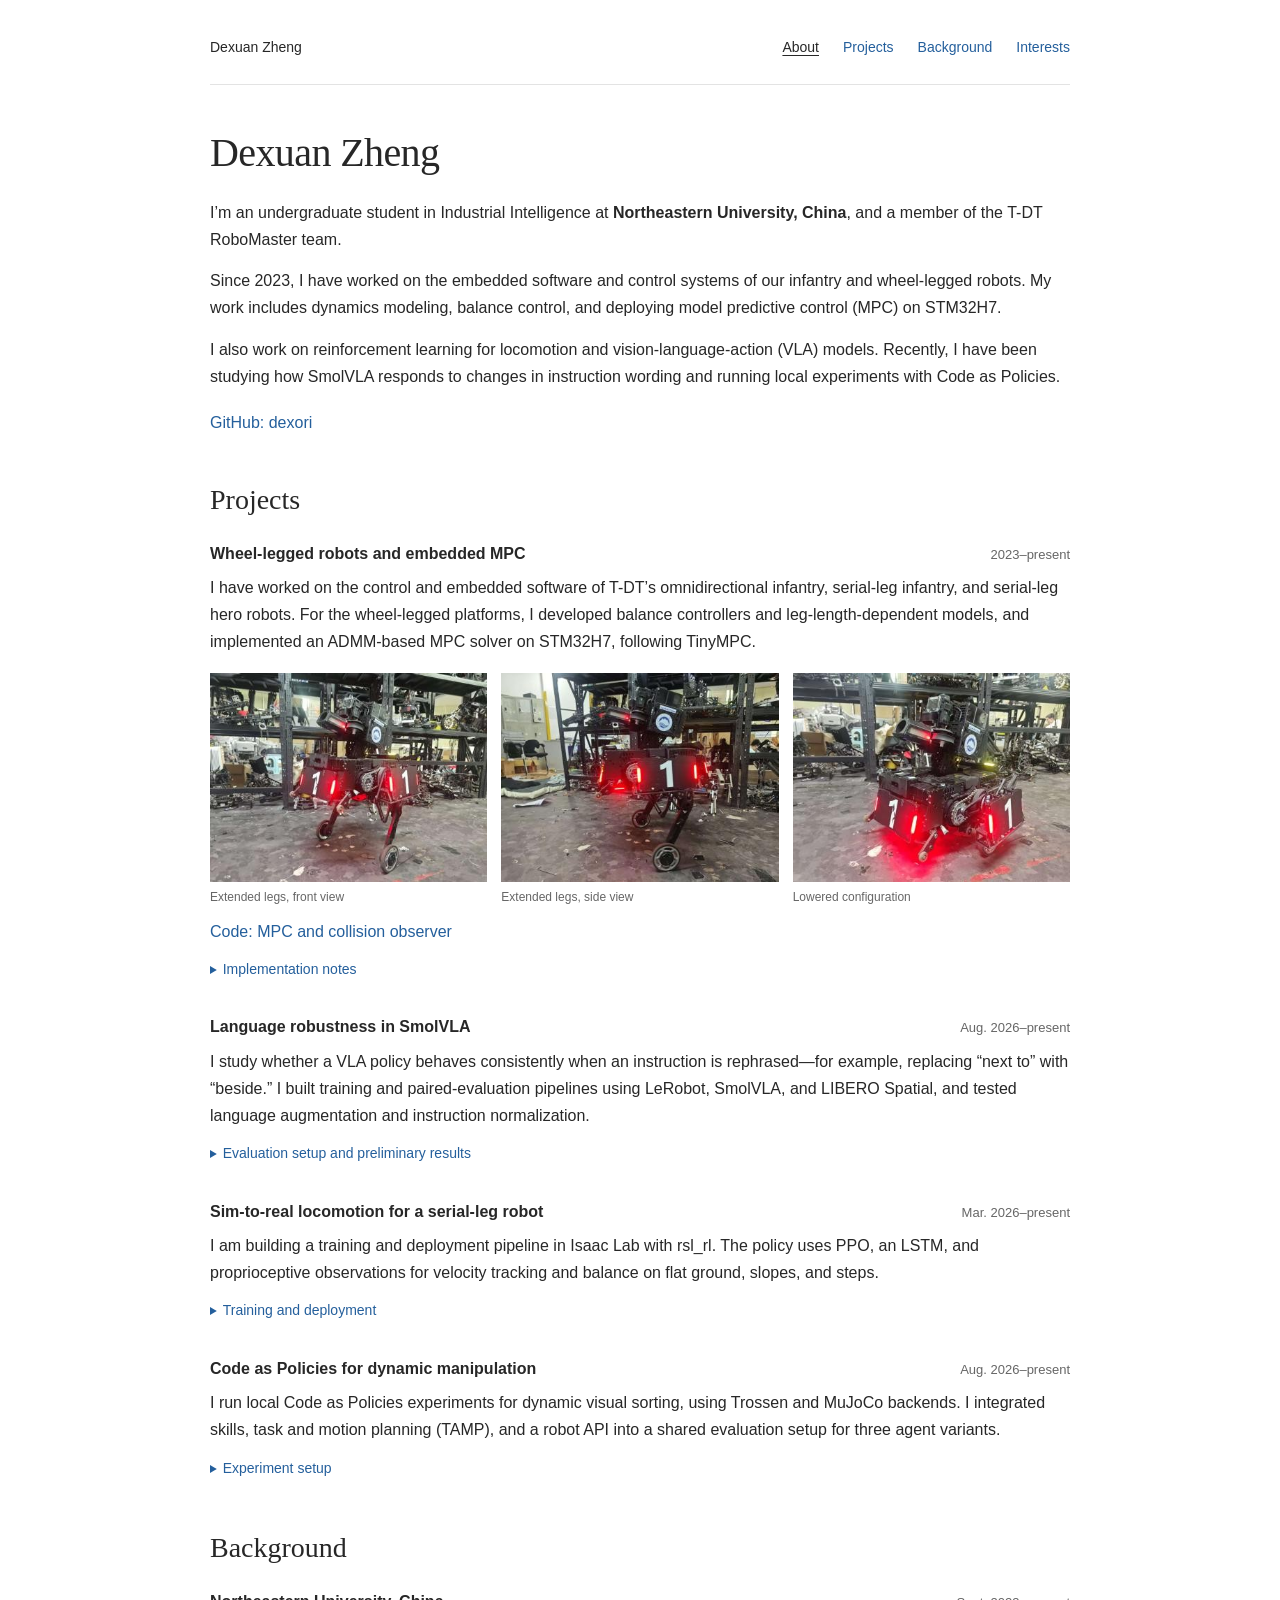
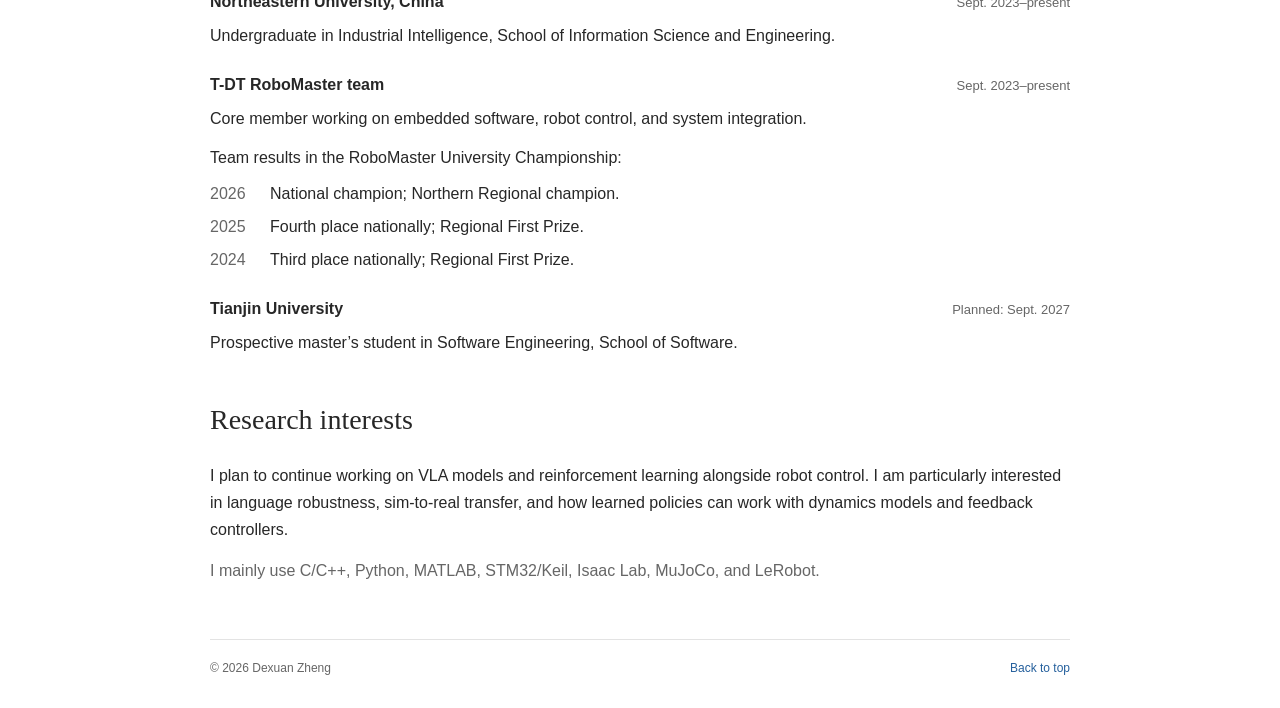
==== commit 1ea47400: "Add files via upload" ====
--- a/index.html
+++ b/index.html
@@ -11,7 +11,7 @@
   <meta property="og:type" content="website">
   <title>Dexuan Zheng</title>
   <link rel="icon" type="image/svg+xml" href="data:image/svg+xml,%3Csvg xmlns='http://www.w3.org/2000/svg' viewBox='0 0 64 64'%3E%3Crect width='64' height='64' rx='14' fill='%23172338'/%3E%3Ctext x='9' y='43' font-family='Arial,sans-serif' font-size='31' font-weight='700' letter-spacing='-3' fill='%23fff'%3Edx%3C/text%3E%3Ccircle cx='53' cy='44' r='3' fill='%23799cff'/%3E%3C/svg%3E">
-  <link rel="stylesheet" href="style.css?v=2">
+  <link rel="stylesheet" href="style.css?v=3">
   <script src="script.js?v=2" defer></script>
 </head>
 <body>
@@ -36,7 +36,6 @@
           <p>I also work on reinforcement learning for locomotion and vision-language-action (VLA) models. Recently, I have been studying how SmolVLA responds to changes in instruction wording and running local experiments with Code as Policies.</p>
           <p class="profile-links"><a href="https://github.com/dexori" target="_blank" rel="noopener noreferrer">GitHub: dexori</a></p>
         </div>
-        <figure class="portrait"><img src="assets/portrait.jpg" width="250" height="333" alt="Portrait of Dexuan Zheng"></figure>
       </section>
 
       <section id="projects" class="section section-anchor" aria-labelledby="projects-heading">
--- a/style.css
+++ b/style.css
@@ -27,10 +27,8 @@
 #navigation a { padding: 6px 0; }
 #navigation a[aria-current] { color: var(--text); text-decoration: underline; }
 
-.intro { display: grid; grid-template-columns: minmax(0, 1fr) 172px; align-items: start; gap: 48px; padding-top: 44px; }
+.intro { padding-top: 44px; }
 h1 { font-family: var(--heading-font); font-size: 2.5rem; font-weight: 400; line-height: 1.2; letter-spacing: -.6px; margin-bottom: 22px; }
-.portrait { padding-top: 5px; }
-.portrait img { display: block; width: 100%; height: auto; }
 .profile-links { padding-top: 5px; }
 
 .section { margin-top: 46px; }
@@ -60,7 +58,7 @@
 @media (max-width: 700px) {
   .page { width: min(100% - 40px, 860px); }
   .site-header { padding-top: 18px; }
-  .intro { grid-template-columns: minmax(0, 1fr) 130px; gap: 24px; padding-top: 32px; }
+  .intro { padding-top: 32px; }
   h1 { font-size: 2.125rem; }
   .section { margin-top: 36px; }
   #navigation { gap: 6px 18px; }
@@ -70,14 +68,7 @@
   .site-header { gap: 4px; }
   .site-name { display: none; }
   #navigation { width: 100%; justify-content: space-between; gap: 4px 14px; }
-  .intro { grid-template-columns: minmax(0, 1fr) 96px; gap: 10px 16px; }
-  .intro-text { display: contents; }
-  h1 { font-size: 2rem; grid-column: 1; margin: 0; align-self: center; }
-  .portrait { grid-column: 2; grid-row: 1; padding: 0; }
-  .intro-text > p { grid-column: 1 / -1; }
-  .intro-text > p:first-of-type { margin-top: 12px; }
-  .intro-text > p + p { margin-top: 4px; }
-  .intro-text .profile-links { margin-top: 8px; padding: 0; }
+  h1 { font-size: 2rem; }
   .project-heading, .entry-heading { flex-direction: column; gap: 2px; }
   .robot-gallery { gap: 9px; }
   .robot-gallery figure:first-child { grid-column: 1 / -1; }
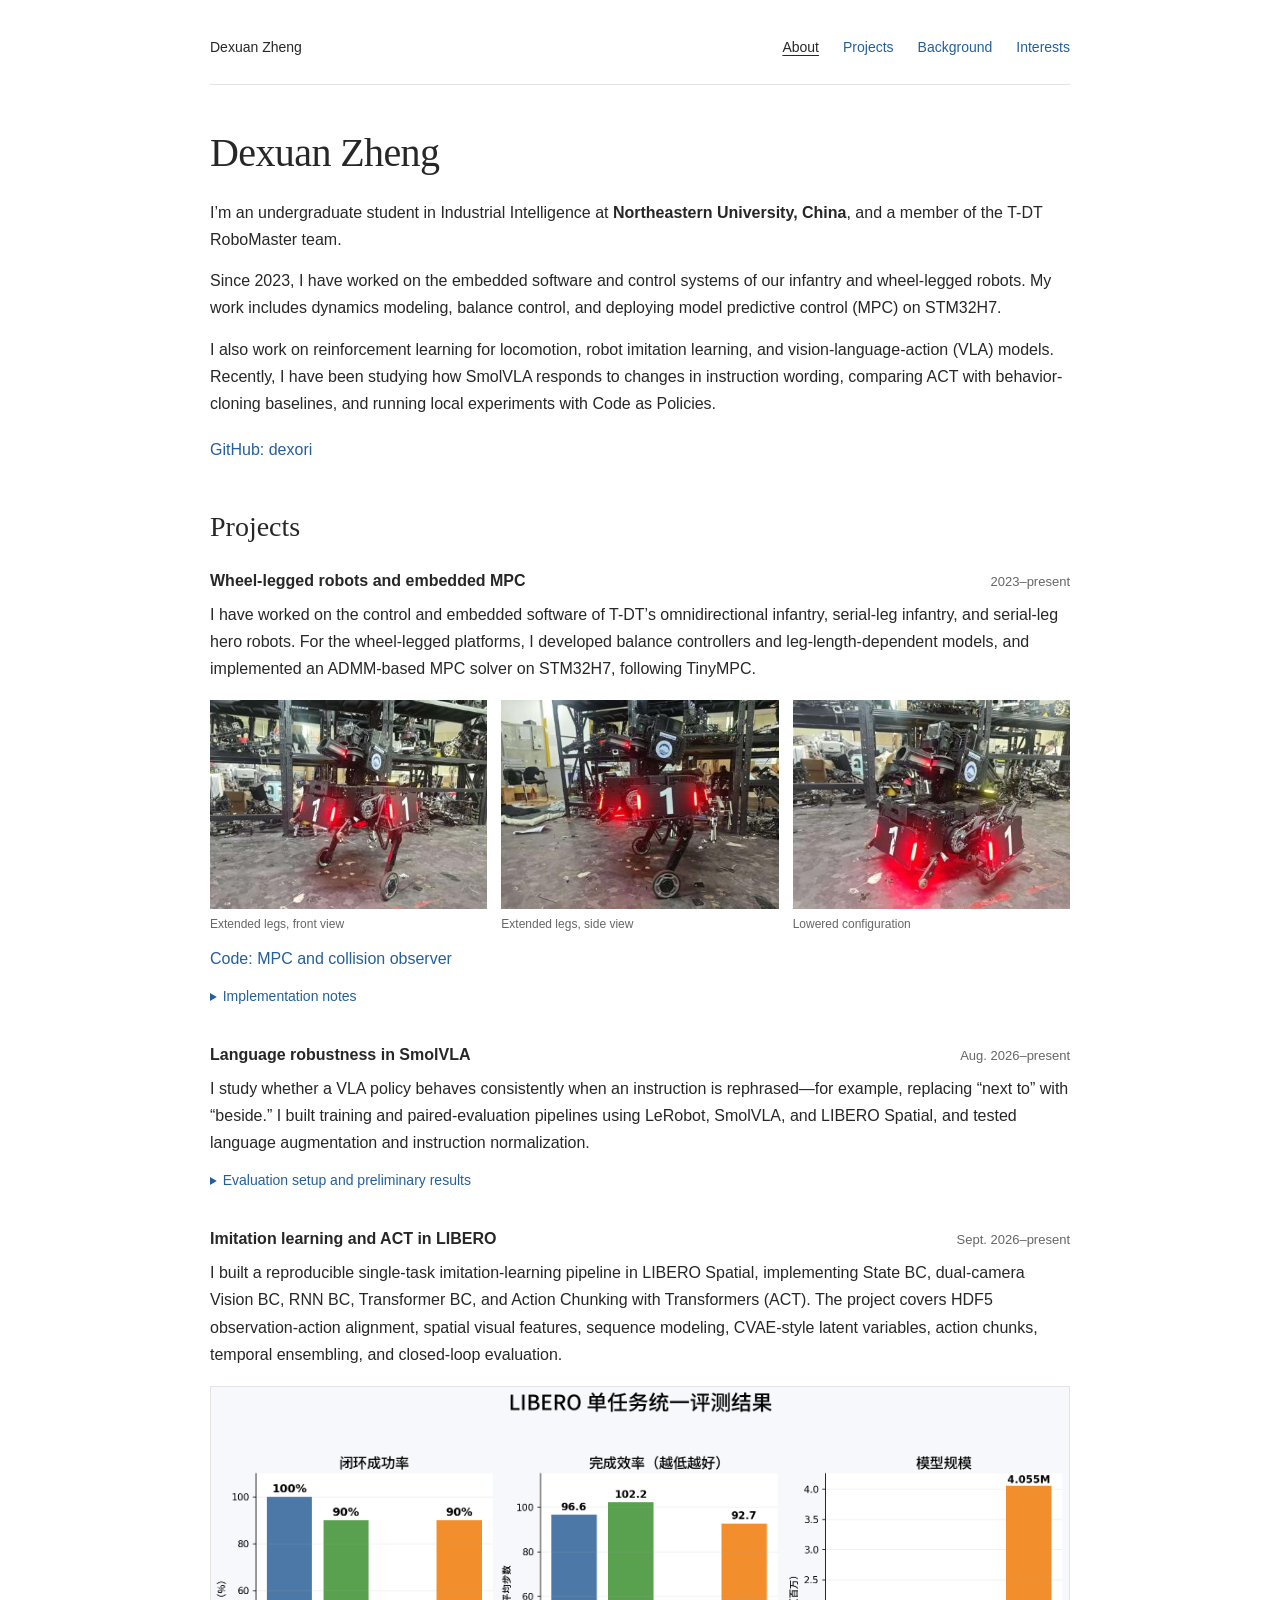
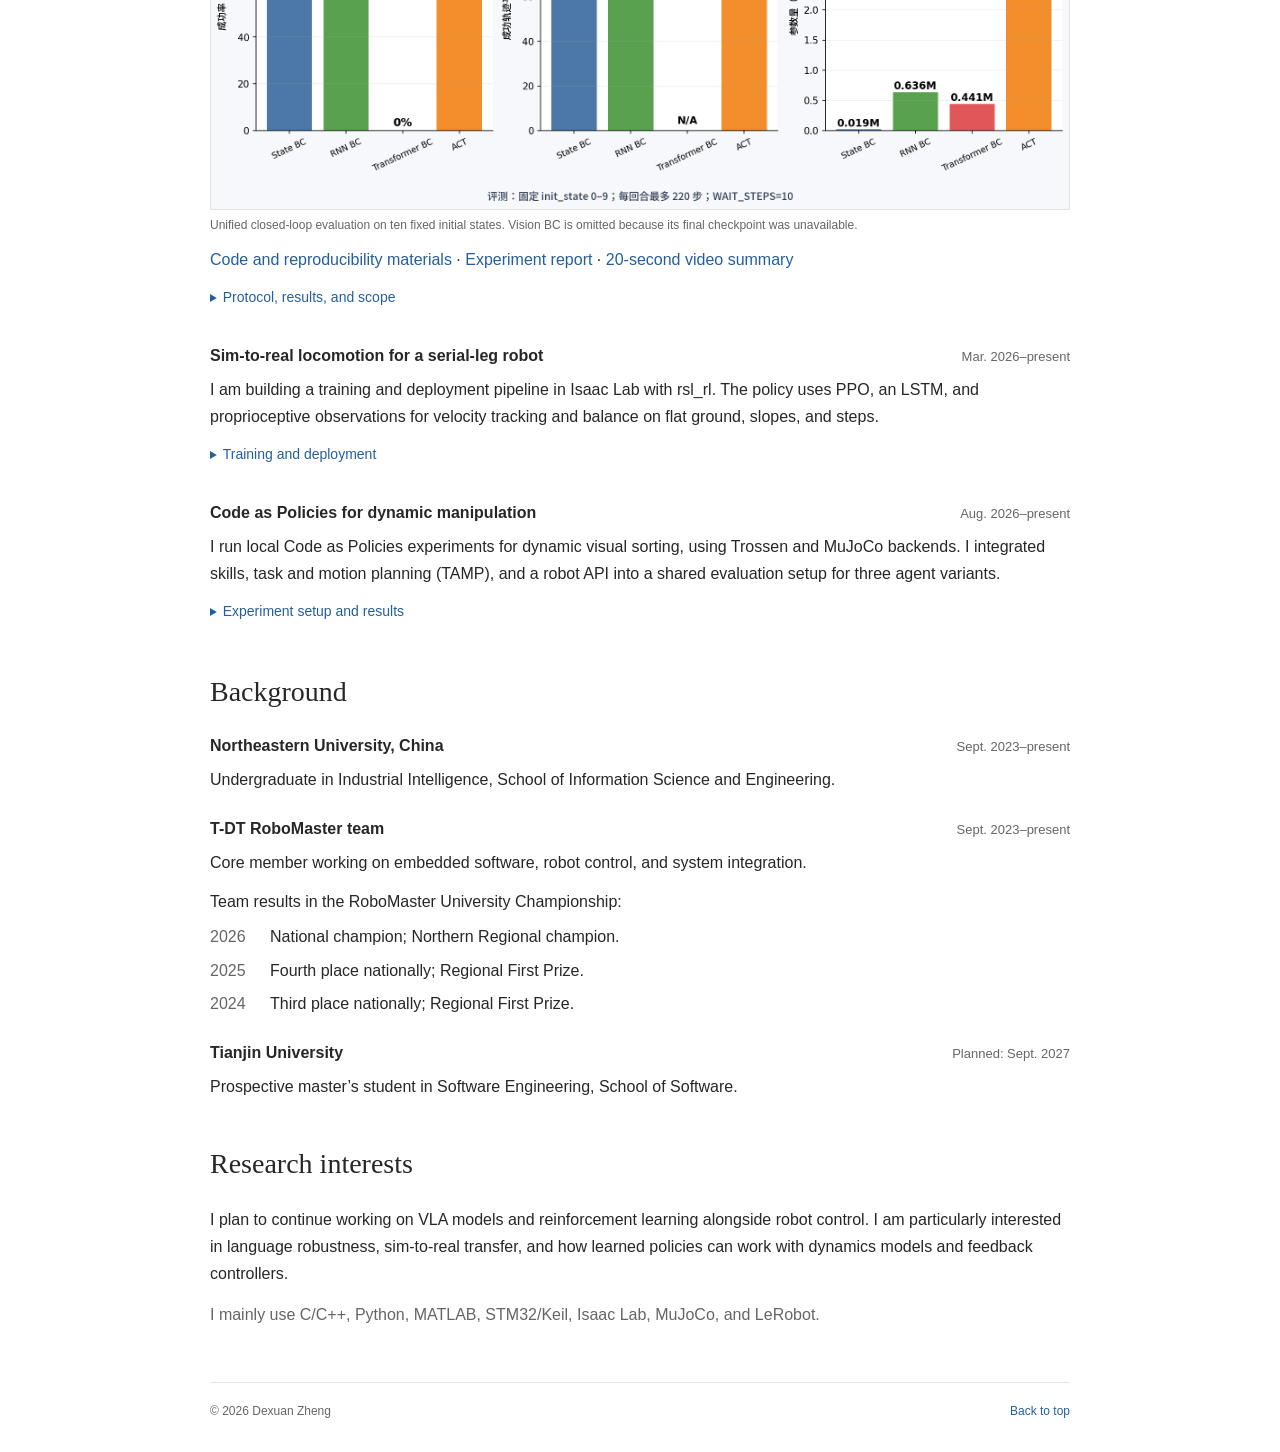
==== commit 1ed3946b: "Add files via upload" ====
--- a/index.html
+++ b/index.html
@@ -11,7 +11,7 @@
   <meta property="og:type" content="website">
   <title>Dexuan Zheng</title>
   <link rel="icon" type="image/svg+xml" href="data:image/svg+xml,%3Csvg xmlns='http://www.w3.org/2000/svg' viewBox='0 0 64 64'%3E%3Crect width='64' height='64' rx='14' fill='%23172338'/%3E%3Ctext x='9' y='43' font-family='Arial,sans-serif' font-size='31' font-weight='700' letter-spacing='-3' fill='%23fff'%3Edx%3C/text%3E%3Ccircle cx='53' cy='44' r='3' fill='%23799cff'/%3E%3C/svg%3E">
-  <link rel="stylesheet" href="style.css?v=3">
+  <link rel="stylesheet" href="style.css?v=4">
   <script src="script.js?v=2" defer></script>
 </head>
 <body>
@@ -33,7 +33,7 @@
           <h1 id="name">Dexuan Zheng</h1>
           <p>I’m an undergraduate student in Industrial Intelligence at <strong>Northeastern University, China</strong>, and a member of the T-DT RoboMaster team.</p>
           <p>Since 2023, I have worked on the embedded software and control systems of our infantry and wheel-legged robots. My work includes dynamics modeling, balance control, and deploying model predictive control (MPC) on STM32H7.</p>
-          <p>I also work on reinforcement learning for locomotion and vision-language-action (VLA) models. Recently, I have been studying how SmolVLA responds to changes in instruction wording and running local experiments with Code as Policies.</p>
+          <p>I also work on reinforcement learning for locomotion, robot imitation learning, and vision-language-action (VLA) models. Recently, I have been studying how SmolVLA responds to changes in instruction wording, comparing ACT with behavior-cloning baselines, and running local experiments with Code as Policies.</p>
           <p class="profile-links"><a href="https://github.com/dexori" target="_blank" rel="noopener noreferrer">GitHub: dexori</a></p>
         </div>
       </section>
@@ -53,8 +53,9 @@
           <details>
             <summary>Implementation notes</summary>
             <div class="detail-content">
-              <p>The model uses CAD mass and inertia parameters. State-space matrices and solver caches are fitted offline across leg lengths, then updated online. The extracted code keeps the MCU task entry point and platform adaptation interfaces.</p>
+              <p>The deployed controller uses a prediction horizon of 8, with 10 states and 4 control inputs. On a 550 MHz STM32H7, one solve takes no more than 4 ms. The model uses CAD mass and inertia parameters; state-space matrices and solver caches are fitted offline across leg lengths, then updated online. This controller has been deployed on our 2026 serial-leg hero robot.</p>
               <p>The repository also includes a five-DoF generalized momentum observer, collision-detection logic, and symbolic M/C/G derivation. It contains only these modules, not the full robot firmware. The numerical model and observer have known limitations; a residual crossing a threshold does not by itself confirm a collision. See the repository README for the test scope and caveats.</p>
+              <p><a href="assets/tinympc-wheelleg-report.pdf">Technical report (Chinese, PDF)</a></p>
             </div>
           </details>
         </article>
@@ -72,12 +73,30 @@
         </article>
 
         <article class="project">
+          <header class="project-heading"><h3>Imitation learning and ACT in LIBERO</h3><p class="date">Sept. 2026–present</p></header>
+          <p>I built a reproducible single-task imitation-learning pipeline in LIBERO Spatial, implementing State BC, dual-camera Vision BC, RNN BC, Transformer BC, and Action Chunking with Transformers (ACT). The project covers HDF5 observation-action alignment, spatial visual features, sequence modeling, CVAE-style latent variables, action chunks, temporal ensembling, and closed-loop evaluation.</p>
+          <figure class="project-media">
+            <img src="assets/libero-model-comparison.png" width="1906" height="937" alt="Closed-loop success rates and mean successful trajectory lengths for State BC, RNN BC, Transformer BC, and ACT in one LIBERO Spatial task" loading="lazy">
+            <figcaption>Unified closed-loop evaluation on ten fixed initial states. Vision BC is omitted because its final checkpoint was unavailable.</figcaption>
+          </figure>
+          <p class="project-links"><a href="https://github.com/dexori/LIBERO-Policy-Lab" target="_blank" rel="noopener noreferrer">Code and reproducibility materials</a> · <a href="assets/libero-experiment-report.pdf">Experiment report</a> · <a href="assets/libero-comparison.mp4">20-second video summary</a></p>
+          <details>
+            <summary>Protocol, results, and scope</summary>
+            <div class="detail-content">
+              <p>All available checkpoints were evaluated on the same ten initial states, with the same stabilization procedure and a 220-step limit. State BC, RNN BC, Transformer BC, and ACT achieved 10/10, 9/10, 0/10, and 9/10 successes respectively. ACT had the shortest mean successful trajectory at 92.7 steps.</p>
+              <p>The experiment shows why low offline validation error is not sufficient evidence of closed-loop robot performance: the Transformer baseline had validation error comparable to the successful baselines but failed every rollout. These results cover one task, ten rollouts, and one random seed; they are a reproducible systems comparison, not a general model ranking.</p>
+            </div>
+          </details>
+        </article>
+
+        <article class="project">
           <header class="project-heading"><h3>Sim-to-real locomotion for a serial-leg robot</h3><p class="date">Mar. 2026–present</p></header>
           <p>I am building a training and deployment pipeline in Isaac Lab with rsl_rl. The policy uses PPO, an LSTM, and proprioceptive observations for velocity tracking and balance on flat ground, slopes, and steps.</p>
           <details>
             <summary>Training and deployment</summary>
             <div class="detail-content">
               <p>My work includes observation and reward design, policy structure, and deployment. I track falls and velocity-following behavior, and investigate how differences between the simulated model and the physical robot affect the policy.</p>
+              <p>In the reported real-robot tests, the flat-ground fall rate decreased from nearly 100% to a single-digit percentage, and the blind policy crossed an 8 cm step in approximately 84% of trials.</p>
             </div>
           </details>
         </article>
@@ -86,9 +105,11 @@
           <header class="project-heading"><h3>Code as Policies for dynamic manipulation</h3><p class="date">Aug. 2026–present</p></header>
           <p>I run local Code as Policies experiments for dynamic visual sorting, using Trossen and MuJoCo backends. I integrated skills, task and motion planning (TAMP), and a robot API into a shared evaluation setup for three agent variants.</p>
           <details>
-            <summary>Experiment setup</summary>
+            <summary>Experiment setup and results</summary>
             <div class="detail-content">
-              <p>I compare task success, planning calls, and the number of primitive actions. I am interested in whether a code-based policy can use feedback to handle changes in the scene, rather than simply execute a fixed sequence.</p>
+              <p>The task requires three cubes to be placed into numbered bins whose visible labels change after each successful release. A live policy virtual machine allows generated Python control flow to observe the new physical state between macro actions, while TAMP handles reachability, inverse kinematics, and safe trajectories.</p>
+              <p>Across seeds 411–413, all three local systems eventually completed the three-decision task. The CaP runtime completed every trial with its first policy, using one planning call and 34.3 primitive actions on average; the two static-plan adapters required three planning rounds and 68.7 actions. The HoloAgent-0 and PhyAgentOS variants are local architecture adapters, not evaluations of their official learned policies or hardware stacks.</p>
+              <p><a href="assets/cap-dynamic-manipulation-report.pdf">Experiment presentation (Chinese, PDF)</a></p>
             </div>
           </details>
         </article>
--- a/style.css
+++ b/style.css
@@ -39,6 +39,8 @@
 .date { font-size: .8125rem; color: var(--muted); white-space: nowrap; margin: 0; }
 .robot-gallery { display: grid; grid-template-columns: repeat(3, minmax(0, 1fr)); gap: 14px; margin: 18px 0 12px; }
 .robot-gallery img { display: block; width: 100%; height: auto; }
+.project-media { margin: 18px 0 12px; }
+.project-media img, .project-media video { display: block; width: 100%; height: auto; border: 1px solid var(--line); }
 figcaption { color: var(--muted); font-size: .75rem; line-height: 1.5; margin-top: 6px; }
 .project-links { margin-top: 10px; }
 details { margin-top: 9px; }
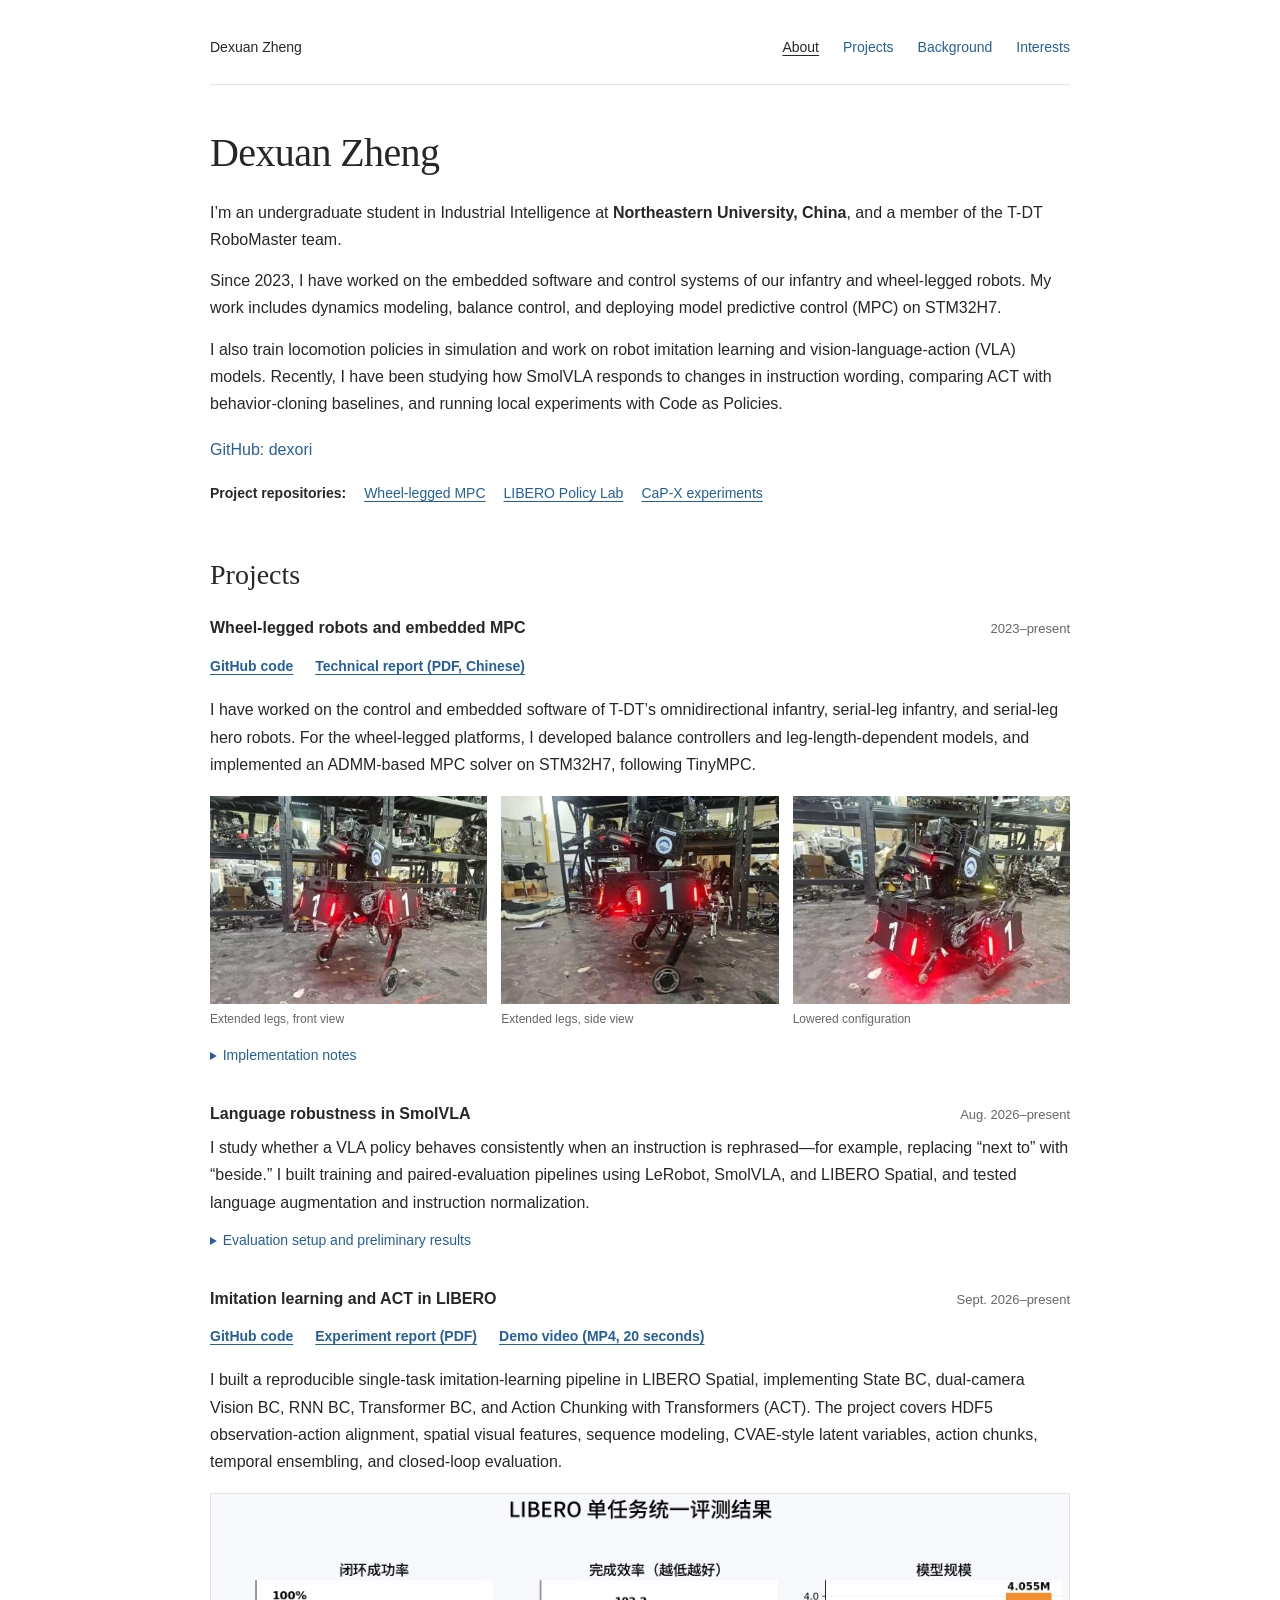
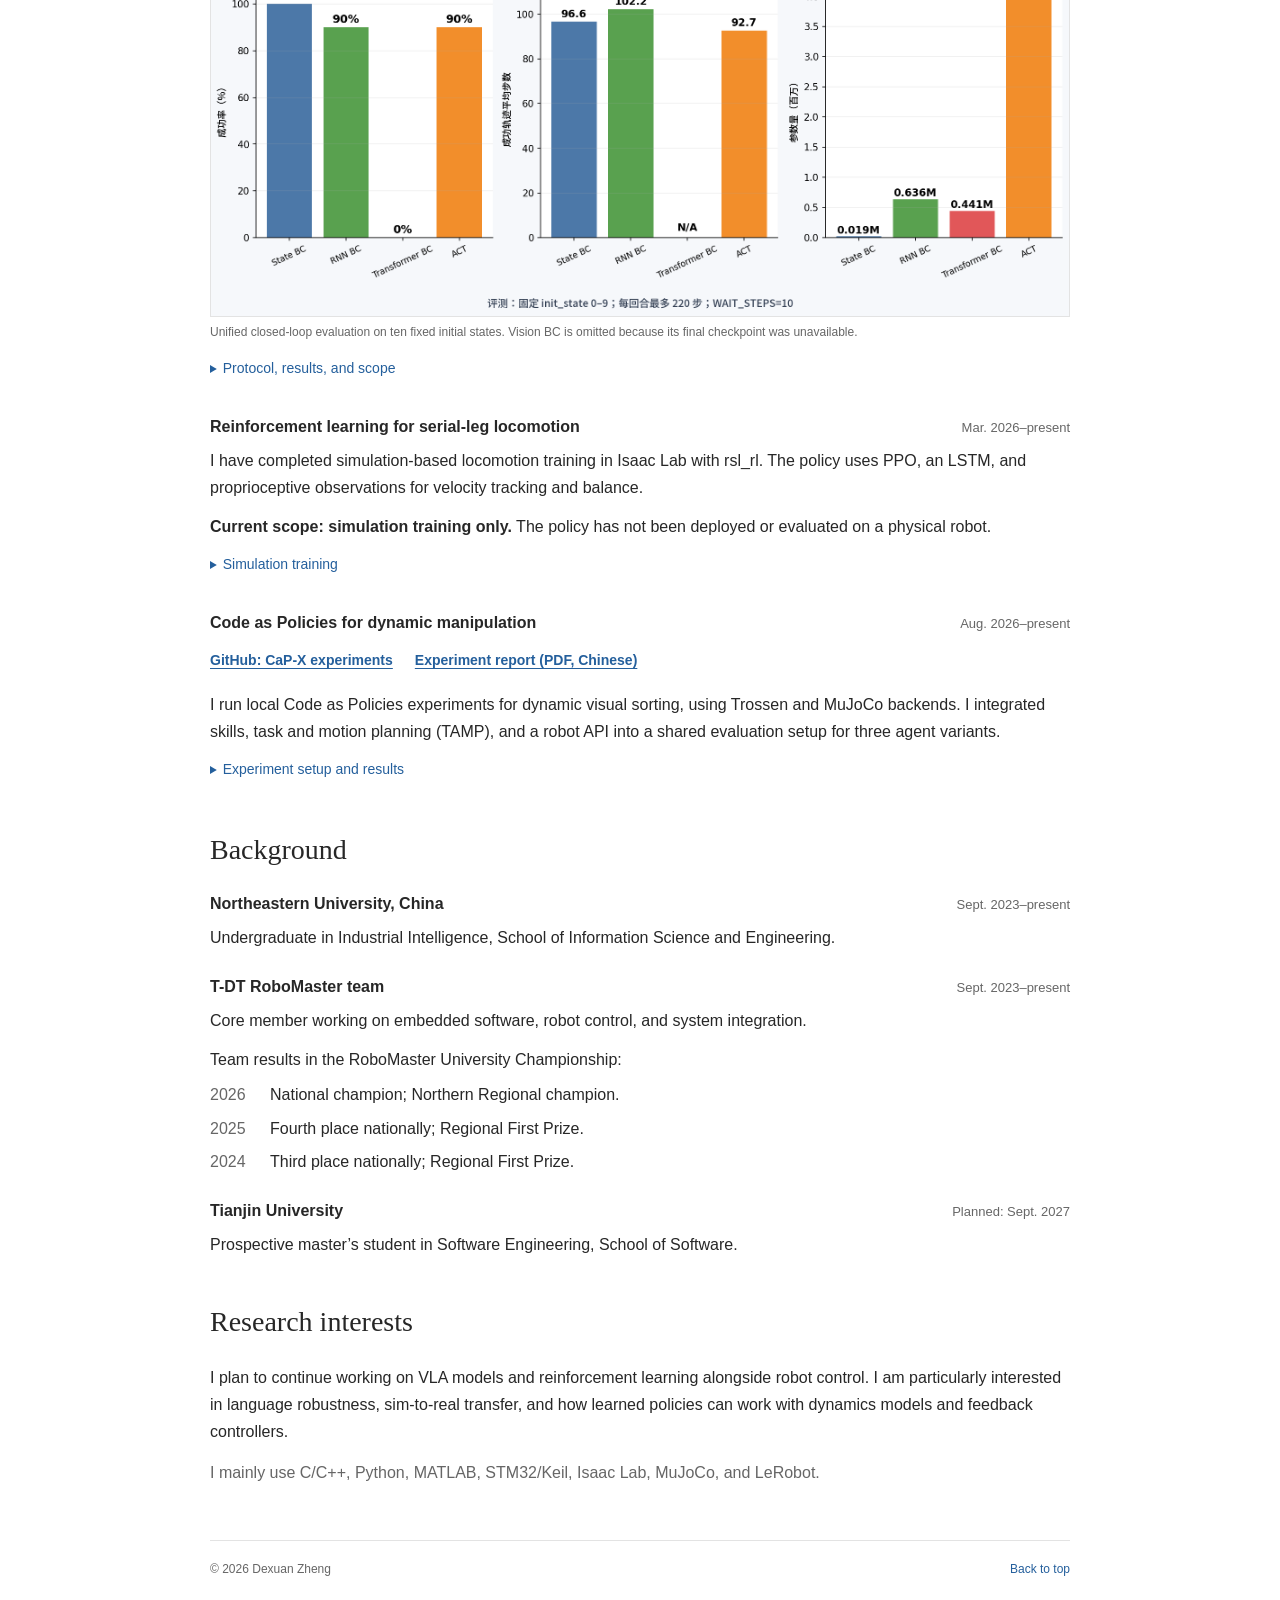
==== commit 231179a9: "Add files via upload" ====
--- a/index.html
+++ b/index.html
@@ -11,7 +11,7 @@
   <meta property="og:type" content="website">
   <title>Dexuan Zheng</title>
   <link rel="icon" type="image/svg+xml" href="data:image/svg+xml,%3Csvg xmlns='http://www.w3.org/2000/svg' viewBox='0 0 64 64'%3E%3Crect width='64' height='64' rx='14' fill='%23172338'/%3E%3Ctext x='9' y='43' font-family='Arial,sans-serif' font-size='31' font-weight='700' letter-spacing='-3' fill='%23fff'%3Edx%3C/text%3E%3Ccircle cx='53' cy='44' r='3' fill='%23799cff'/%3E%3C/svg%3E">
-  <link rel="stylesheet" href="style.css?v=4">
+  <link rel="stylesheet" href="style.css?v=5">
   <script src="script.js?v=2" defer></script>
 </head>
 <body>
@@ -33,8 +33,14 @@
           <h1 id="name">Dexuan Zheng</h1>
           <p>I’m an undergraduate student in Industrial Intelligence at <strong>Northeastern University, China</strong>, and a member of the T-DT RoboMaster team.</p>
           <p>Since 2023, I have worked on the embedded software and control systems of our infantry and wheel-legged robots. My work includes dynamics modeling, balance control, and deploying model predictive control (MPC) on STM32H7.</p>
-          <p>I also work on reinforcement learning for locomotion, robot imitation learning, and vision-language-action (VLA) models. Recently, I have been studying how SmolVLA responds to changes in instruction wording, comparing ACT with behavior-cloning baselines, and running local experiments with Code as Policies.</p>
+          <p>I also train locomotion policies in simulation and work on robot imitation learning and vision-language-action (VLA) models. Recently, I have been studying how SmolVLA responds to changes in instruction wording, comparing ACT with behavior-cloning baselines, and running local experiments with Code as Policies.</p>
           <p class="profile-links"><a href="https://github.com/dexori" target="_blank" rel="noopener noreferrer">GitHub: dexori</a></p>
+          <nav class="repository-links" aria-label="Project repositories">
+            <span>Project repositories:</span>
+            <a href="https://github.com/dexori/TinyMPC_WheelLeg" target="_blank" rel="noopener noreferrer">Wheel-legged MPC</a>
+            <a href="https://github.com/dexori/LIBERO-Policy-Lab" target="_blank" rel="noopener noreferrer">LIBERO Policy Lab</a>
+            <a href="https://github.com/dexori/cap-x" target="_blank" rel="noopener noreferrer">CaP-X experiments</a>
+          </nav>
         </div>
       </section>
 
@@ -43,19 +49,21 @@
 
         <article class="project">
           <header class="project-heading"><h3>Wheel-legged robots and embedded MPC</h3><p class="date">2023–present</p></header>
+          <nav class="project-links" aria-label="Wheel-legged MPC resources">
+            <a href="https://github.com/dexori/TinyMPC_WheelLeg" target="_blank" rel="noopener noreferrer">GitHub code</a>
+            <a href="assets/tinympc-wheelleg-report.pdf" target="_blank" rel="noopener noreferrer">Technical report (PDF, Chinese)</a>
+          </nav>
           <p>I have worked on the control and embedded software of T-DT’s omnidirectional infantry, serial-leg infantry, and serial-leg hero robots. For the wheel-legged platforms, I developed balance controllers and leg-length-dependent models, and implemented an ADMM-based MPC solver on STM32H7, following TinyMPC.</p>
           <div class="robot-gallery" aria-label="T-DT wheel-legged hero robot">
             <figure><img src="assets/wheelleg-000.jpg" width="398" height="299" alt="Front view of the T-DT wheel-legged hero robot with its legs extended" loading="lazy"><figcaption>Extended legs, front view</figcaption></figure>
             <figure><img src="assets/wheelleg-001.jpg" width="398" height="299" alt="Side view of the T-DT wheel-legged hero robot with its legs extended" loading="lazy"><figcaption>Extended legs, side view</figcaption></figure>
             <figure><img src="assets/wheelleg-002.jpg" width="398" height="299" alt="T-DT wheel-legged hero robot in its lowered configuration" loading="lazy"><figcaption>Lowered configuration</figcaption></figure>
           </div>
-          <p class="project-links"><a href="https://github.com/dexori/TinyMPC_WheelLeg" target="_blank" rel="noopener noreferrer">Code: MPC and collision observer</a></p>
           <details>
             <summary>Implementation notes</summary>
             <div class="detail-content">
               <p>The deployed controller uses a prediction horizon of 8, with 10 states and 4 control inputs. On a 550 MHz STM32H7, one solve takes no more than 4 ms. The model uses CAD mass and inertia parameters; state-space matrices and solver caches are fitted offline across leg lengths, then updated online. This controller has been deployed on our 2026 serial-leg hero robot.</p>
               <p>The repository also includes a five-DoF generalized momentum observer, collision-detection logic, and symbolic M/C/G derivation. It contains only these modules, not the full robot firmware. The numerical model and observer have known limitations; a residual crossing a threshold does not by itself confirm a collision. See the repository README for the test scope and caveats.</p>
-              <p><a href="assets/tinympc-wheelleg-report.pdf">Technical report (Chinese, PDF)</a></p>
             </div>
           </details>
         </article>
@@ -74,12 +82,16 @@
 
         <article class="project">
           <header class="project-heading"><h3>Imitation learning and ACT in LIBERO</h3><p class="date">Sept. 2026–present</p></header>
+          <nav class="project-links" aria-label="LIBERO imitation learning resources">
+            <a href="https://github.com/dexori/LIBERO-Policy-Lab" target="_blank" rel="noopener noreferrer">GitHub code</a>
+            <a href="assets/libero-experiment-report.pdf" target="_blank" rel="noopener noreferrer">Experiment report (PDF)</a>
+            <a href="assets/libero-comparison.mp4" target="_blank" rel="noopener noreferrer">Demo video (MP4, 20 seconds)</a>
+          </nav>
           <p>I built a reproducible single-task imitation-learning pipeline in LIBERO Spatial, implementing State BC, dual-camera Vision BC, RNN BC, Transformer BC, and Action Chunking with Transformers (ACT). The project covers HDF5 observation-action alignment, spatial visual features, sequence modeling, CVAE-style latent variables, action chunks, temporal ensembling, and closed-loop evaluation.</p>
           <figure class="project-media">
             <img src="assets/libero-model-comparison.png" width="1906" height="937" alt="Closed-loop success rates and mean successful trajectory lengths for State BC, RNN BC, Transformer BC, and ACT in one LIBERO Spatial task" loading="lazy">
             <figcaption>Unified closed-loop evaluation on ten fixed initial states. Vision BC is omitted because its final checkpoint was unavailable.</figcaption>
           </figure>
-          <p class="project-links"><a href="https://github.com/dexori/LIBERO-Policy-Lab" target="_blank" rel="noopener noreferrer">Code and reproducibility materials</a> · <a href="assets/libero-experiment-report.pdf">Experiment report</a> · <a href="assets/libero-comparison.mp4">20-second video summary</a></p>
           <details>
             <summary>Protocol, results, and scope</summary>
             <div class="detail-content">
@@ -90,26 +102,30 @@
         </article>
 
         <article class="project">
-          <header class="project-heading"><h3>Sim-to-real locomotion for a serial-leg robot</h3><p class="date">Mar. 2026–present</p></header>
-          <p>I am building a training and deployment pipeline in Isaac Lab with rsl_rl. The policy uses PPO, an LSTM, and proprioceptive observations for velocity tracking and balance on flat ground, slopes, and steps.</p>
+          <header class="project-heading"><h3>Reinforcement learning for serial-leg locomotion</h3><p class="date">Mar. 2026–present</p></header>
+          <p>I have completed simulation-based locomotion training in Isaac Lab with rsl_rl. The policy uses PPO, an LSTM, and proprioceptive observations for velocity tracking and balance.</p>
+          <p class="project-status"><strong>Current scope: simulation training only.</strong> The policy has not been deployed or evaluated on a physical robot.</p>
           <details>
-            <summary>Training and deployment</summary>
+            <summary>Simulation training</summary>
             <div class="detail-content">
-              <p>My work includes observation and reward design, policy structure, and deployment. I track falls and velocity-following behavior, and investigate how differences between the simulated model and the physical robot affect the policy.</p>
-              <p>In the reported real-robot tests, the flat-ground fall rate decreased from nearly 100% to a single-digit percentage, and the blind policy crossed an 8 cm step in approximately 84% of trials.</p>
+              <p>My work covers observation and reward design, policy structure, and training in simulation. I inspect simulated rollouts to study balance and velocity-following behavior. Sim-to-real transfer remains a future direction, not a completed result of this project.</p>
             </div>
           </details>
         </article>
 
         <article class="project">
           <header class="project-heading"><h3>Code as Policies for dynamic manipulation</h3><p class="date">Aug. 2026–present</p></header>
+          <nav class="project-links" aria-label="Code as Policies resources">
+            <a href="https://github.com/dexori/cap-x" target="_blank" rel="noopener noreferrer">GitHub: CaP-X experiments</a>
+            <a href="assets/cap-dynamic-manipulation-report.pdf" target="_blank" rel="noopener noreferrer">Experiment report (PDF, Chinese)</a>
+          </nav>
           <p>I run local Code as Policies experiments for dynamic visual sorting, using Trossen and MuJoCo backends. I integrated skills, task and motion planning (TAMP), and a robot API into a shared evaluation setup for three agent variants.</p>
           <details>
             <summary>Experiment setup and results</summary>
             <div class="detail-content">
               <p>The task requires three cubes to be placed into numbered bins whose visible labels change after each successful release. A live policy virtual machine allows generated Python control flow to observe the new physical state between macro actions, while TAMP handles reachability, inverse kinematics, and safe trajectories.</p>
               <p>Across seeds 411–413, all three local systems eventually completed the three-decision task. The CaP runtime completed every trial with its first policy, using one planning call and 34.3 primitive actions on average; the two static-plan adapters required three planning rounds and 68.7 actions. The HoloAgent-0 and PhyAgentOS variants are local architecture adapters, not evaluations of their official learned policies or hardware stacks.</p>
-              <p><a href="assets/cap-dynamic-manipulation-report.pdf">Experiment presentation (Chinese, PDF)</a></p>
+              <p>The GitHub link points to my CaP-X experiment repository. The report documents the local dynamic-sorting comparison described here.</p>
             </div>
           </details>
         </article>
--- a/style.css
+++ b/style.css
@@ -30,6 +30,9 @@
 .intro { padding-top: 44px; }
 h1 { font-family: var(--heading-font); font-size: 2.5rem; font-weight: 400; line-height: 1.2; letter-spacing: -.6px; margin-bottom: 22px; }
 .profile-links { padding-top: 5px; }
+.repository-links { display: flex; flex-wrap: wrap; align-items: baseline; gap: 4px 18px; margin-top: 14px; font-size: .875rem; }
+.repository-links > span { font-weight: 600; }
+.repository-links a { text-decoration: underline; padding: 5px 0; }
 
 .section { margin-top: 46px; }
 h2 { font-family: var(--heading-font); font-size: 1.75rem; font-weight: 400; line-height: 1.3; margin-bottom: 23px; }
@@ -42,7 +45,9 @@
 .project-media { margin: 18px 0 12px; }
 .project-media img, .project-media video { display: block; width: 100%; height: auto; border: 1px solid var(--line); }
 figcaption { color: var(--muted); font-size: .75rem; line-height: 1.5; margin-top: 6px; }
-.project-links { margin-top: 10px; }
+.project-links { display: flex; flex-wrap: wrap; align-items: baseline; gap: 4px 22px; margin: 4px 0 12px; }
+.project-links a { font-size: .875rem; font-weight: 600; text-decoration: underline; padding: 6px 0; }
+.project-status { margin-top: 12px; }
 details { margin-top: 9px; }
 summary { width: fit-content; max-width: 100%; color: var(--link); font-size: .875rem; cursor: pointer; padding: 4px 0; }
 summary:hover { text-decoration: underline; text-underline-offset: 3px; }
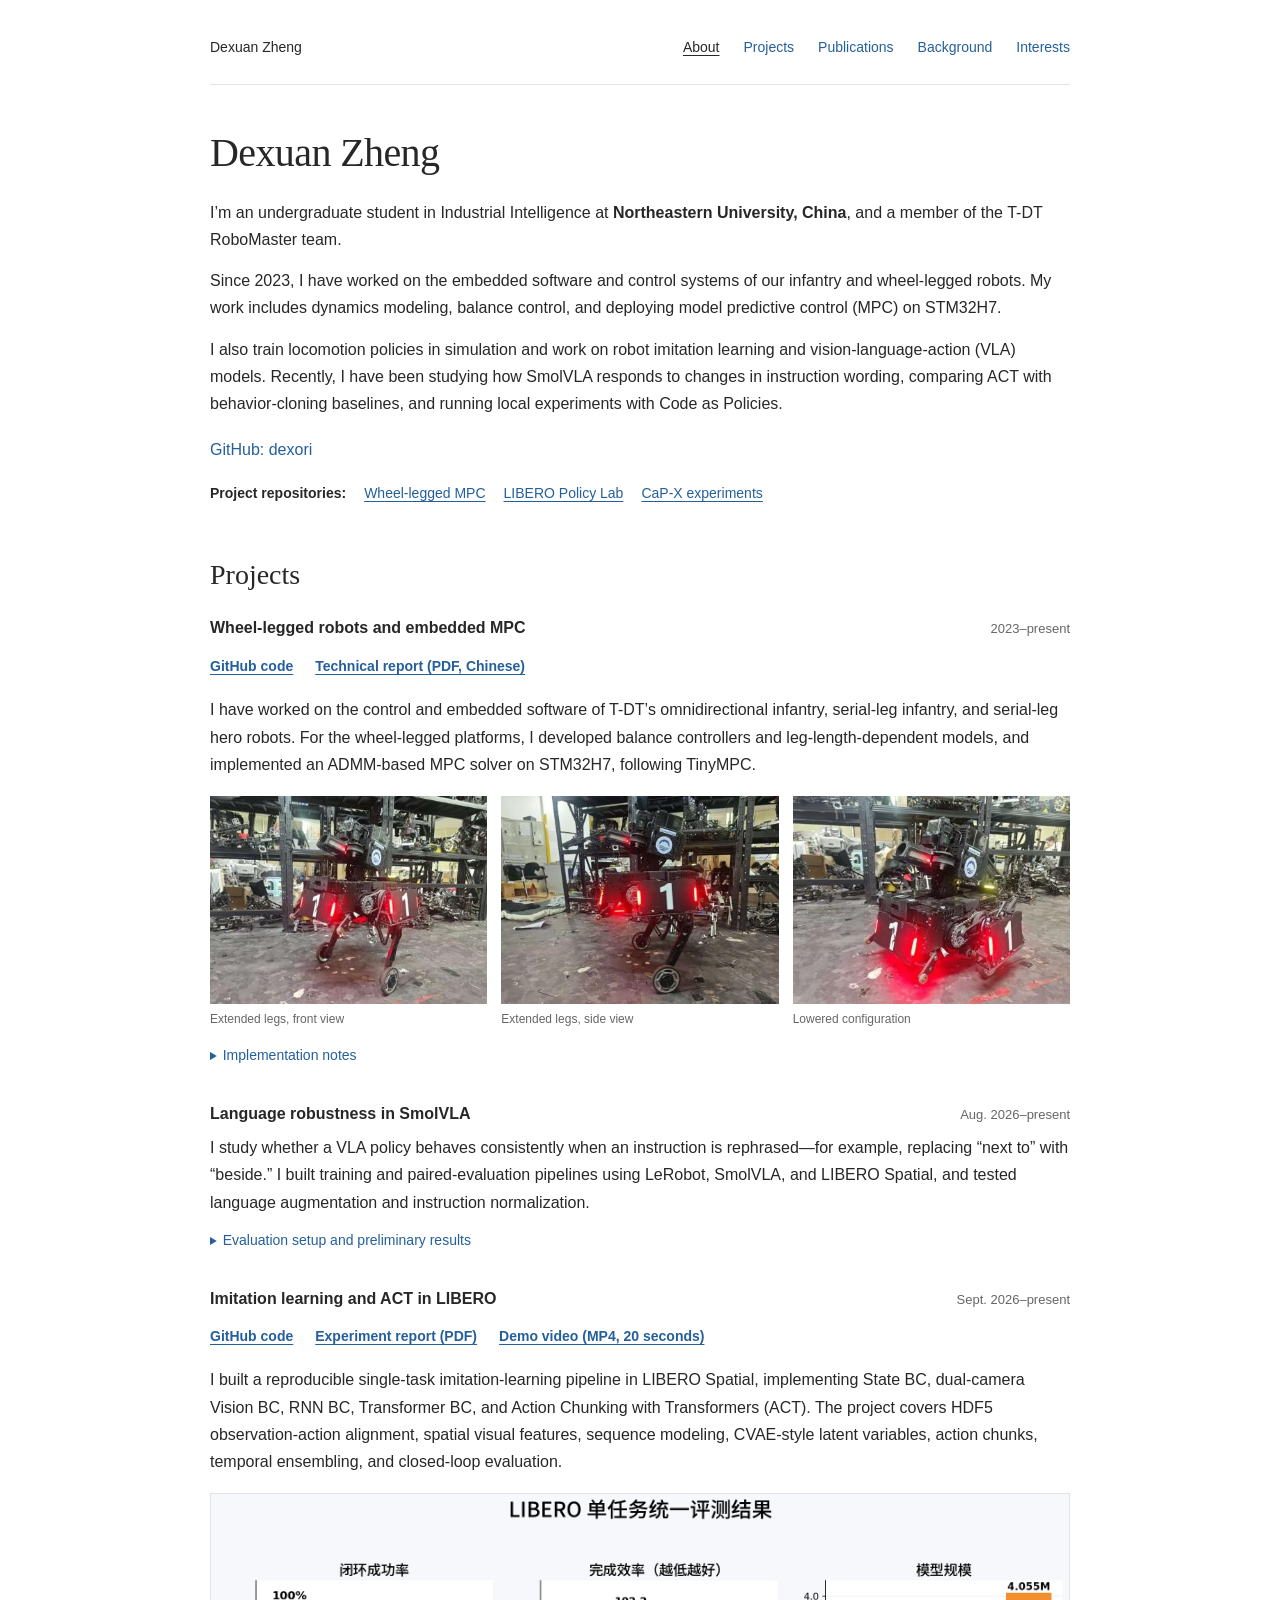
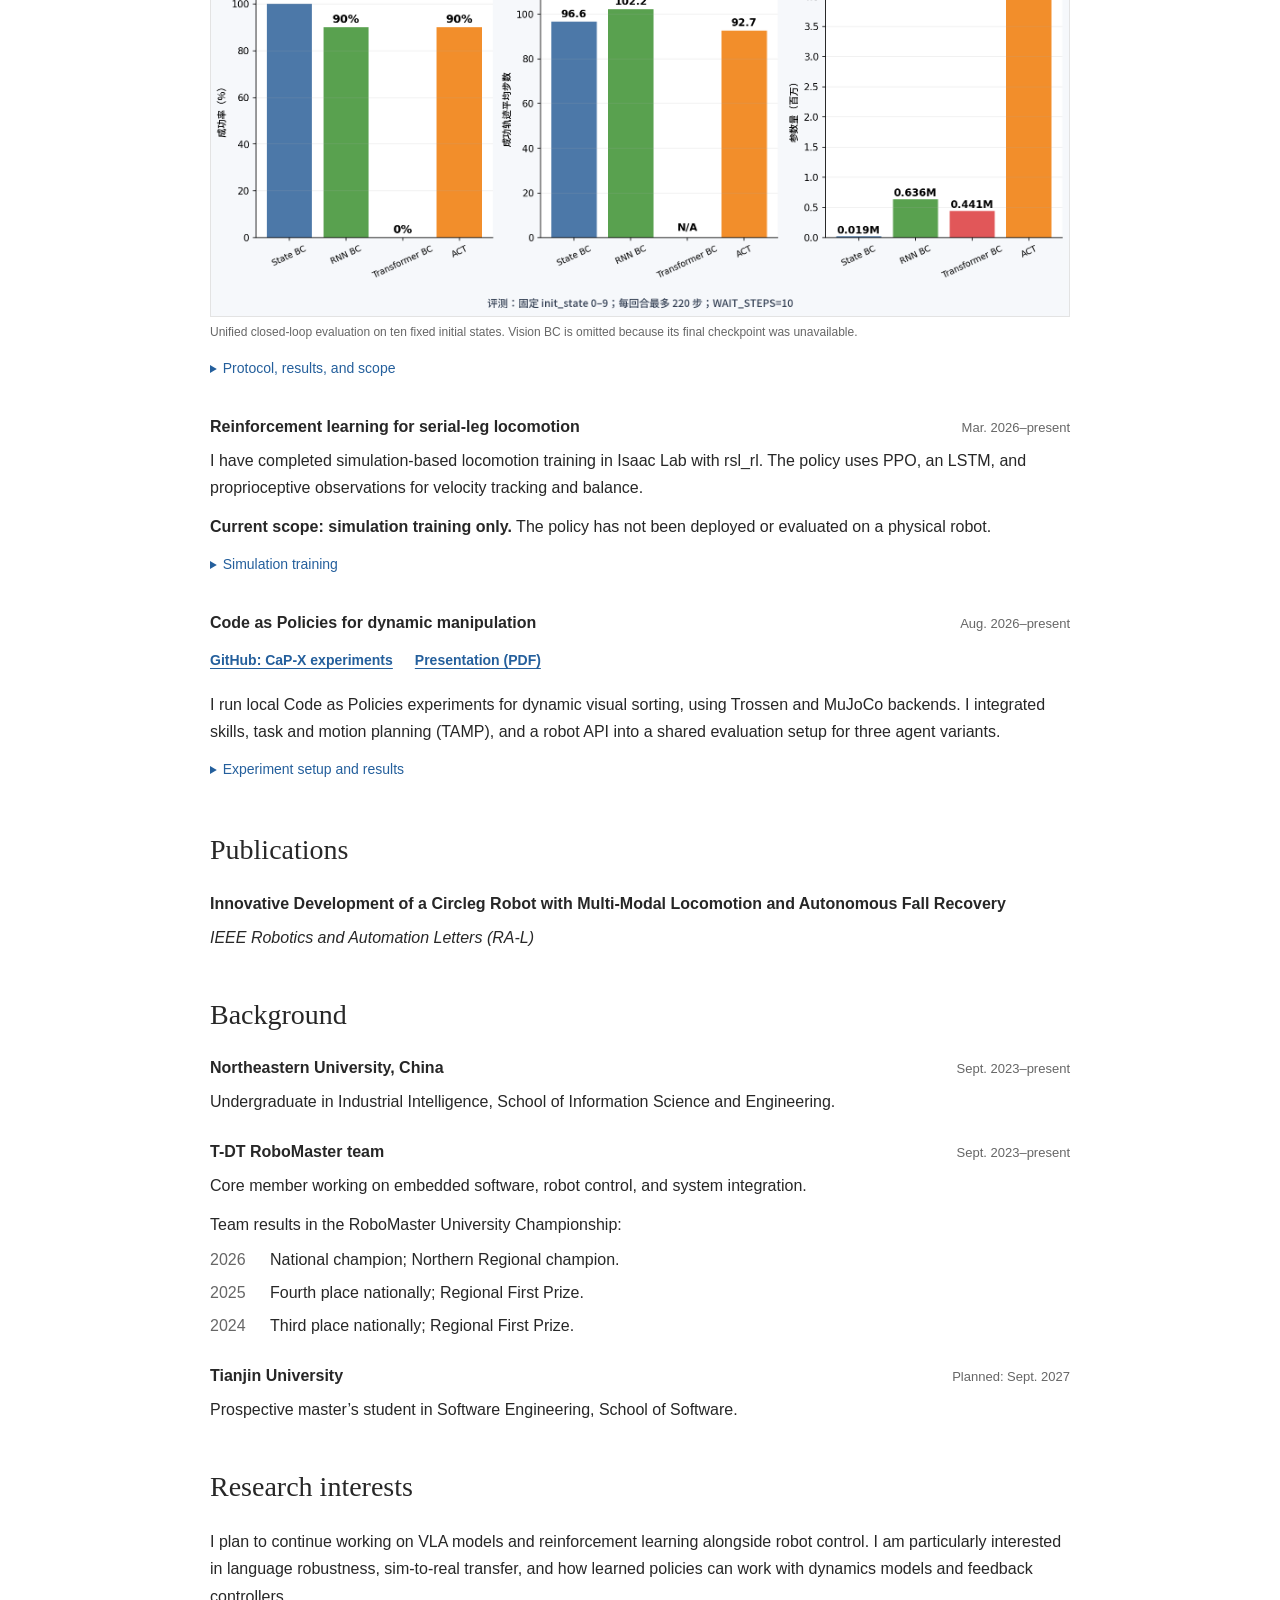
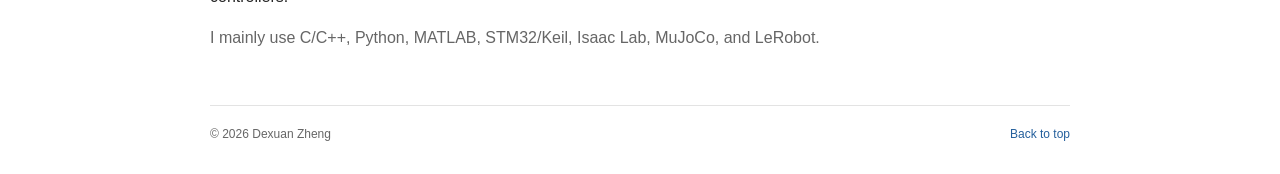
==== commit de05cfd3: "Add files via upload" ====
--- a/index.html
+++ b/index.html
@@ -11,7 +11,7 @@
   <meta property="og:type" content="website">
   <title>Dexuan Zheng</title>
   <link rel="icon" type="image/svg+xml" href="data:image/svg+xml,%3Csvg xmlns='http://www.w3.org/2000/svg' viewBox='0 0 64 64'%3E%3Crect width='64' height='64' rx='14' fill='%23172338'/%3E%3Ctext x='9' y='43' font-family='Arial,sans-serif' font-size='31' font-weight='700' letter-spacing='-3' fill='%23fff'%3Edx%3C/text%3E%3Ccircle cx='53' cy='44' r='3' fill='%23799cff'/%3E%3C/svg%3E">
-  <link rel="stylesheet" href="style.css?v=5">
+  <link rel="stylesheet" href="style.css?v=6">
   <script src="script.js?v=2" defer></script>
 </head>
 <body>
@@ -22,6 +22,7 @@
       <nav id="navigation" aria-label="Main navigation">
         <a href="#about" aria-current="location">About</a>
         <a href="#projects">Projects</a>
+        <a href="#publications">Publications</a>
         <a href="#experience">Background</a>
         <a href="#interests">Interests</a>
       </nav>
@@ -117,7 +118,7 @@
           <header class="project-heading"><h3>Code as Policies for dynamic manipulation</h3><p class="date">Aug. 2026–present</p></header>
           <nav class="project-links" aria-label="Code as Policies resources">
             <a href="https://github.com/dexori/cap-x" target="_blank" rel="noopener noreferrer">GitHub: CaP-X experiments</a>
-            <a href="assets/cap-dynamic-manipulation-report.pdf" target="_blank" rel="noopener noreferrer">Experiment report (PDF, Chinese)</a>
+            <a href="assets/cap-dynamic-embodied-tasks.pdf" target="_blank" rel="noopener noreferrer" title="Advantages of CaP in Dynamic Embodied Tasks">Presentation (PDF)</a>
           </nav>
           <p>I run local Code as Policies experiments for dynamic visual sorting, using Trossen and MuJoCo backends. I integrated skills, task and motion planning (TAMP), and a robot API into a shared evaluation setup for three agent variants.</p>
           <details>
@@ -125,9 +126,17 @@
             <div class="detail-content">
               <p>The task requires three cubes to be placed into numbered bins whose visible labels change after each successful release. A live policy virtual machine allows generated Python control flow to observe the new physical state between macro actions, while TAMP handles reachability, inverse kinematics, and safe trajectories.</p>
               <p>Across seeds 411–413, all three local systems eventually completed the three-decision task. The CaP runtime completed every trial with its first policy, using one planning call and 34.3 primitive actions on average; the two static-plan adapters required three planning rounds and 68.7 actions. The HoloAgent-0 and PhyAgentOS variants are local architecture adapters, not evaluations of their official learned policies or hardware stacks.</p>
-              <p>The GitHub link points to my CaP-X experiment repository. The report documents the local dynamic-sorting comparison described here.</p>
+              <p>The GitHub link points to my CaP-X experiment repository. The presentation, <em>Advantages of CaP in Dynamic Embodied Tasks</em>, documents the local dynamic-sorting comparison described here.</p>
             </div>
           </details>
+        </article>
+      </section>
+
+      <section id="publications" class="section section-anchor" aria-labelledby="publications-heading">
+        <h2 id="publications-heading">Publications</h2>
+        <article class="publication">
+          <h3>Innovative Development of a Circleg Robot with Multi-Modal Locomotion and Autonomous Fall Recovery</h3>
+          <p class="publication-venue"><em>IEEE Robotics and Automation Letters (RA-L)</em></p>
         </article>
       </section>
 
--- a/style.css
+++ b/style.css
@@ -48,6 +48,7 @@
 .project-links { display: flex; flex-wrap: wrap; align-items: baseline; gap: 4px 22px; margin: 4px 0 12px; }
 .project-links a { font-size: .875rem; font-weight: 600; text-decoration: underline; padding: 6px 0; }
 .project-status { margin-top: 12px; }
+.publication-venue { margin-top: 8px; }
 details { margin-top: 9px; }
 summary { width: fit-content; max-width: 100%; color: var(--link); font-size: .875rem; cursor: pointer; padding: 4px 0; }
 summary:hover { text-decoration: underline; text-underline-offset: 3px; }
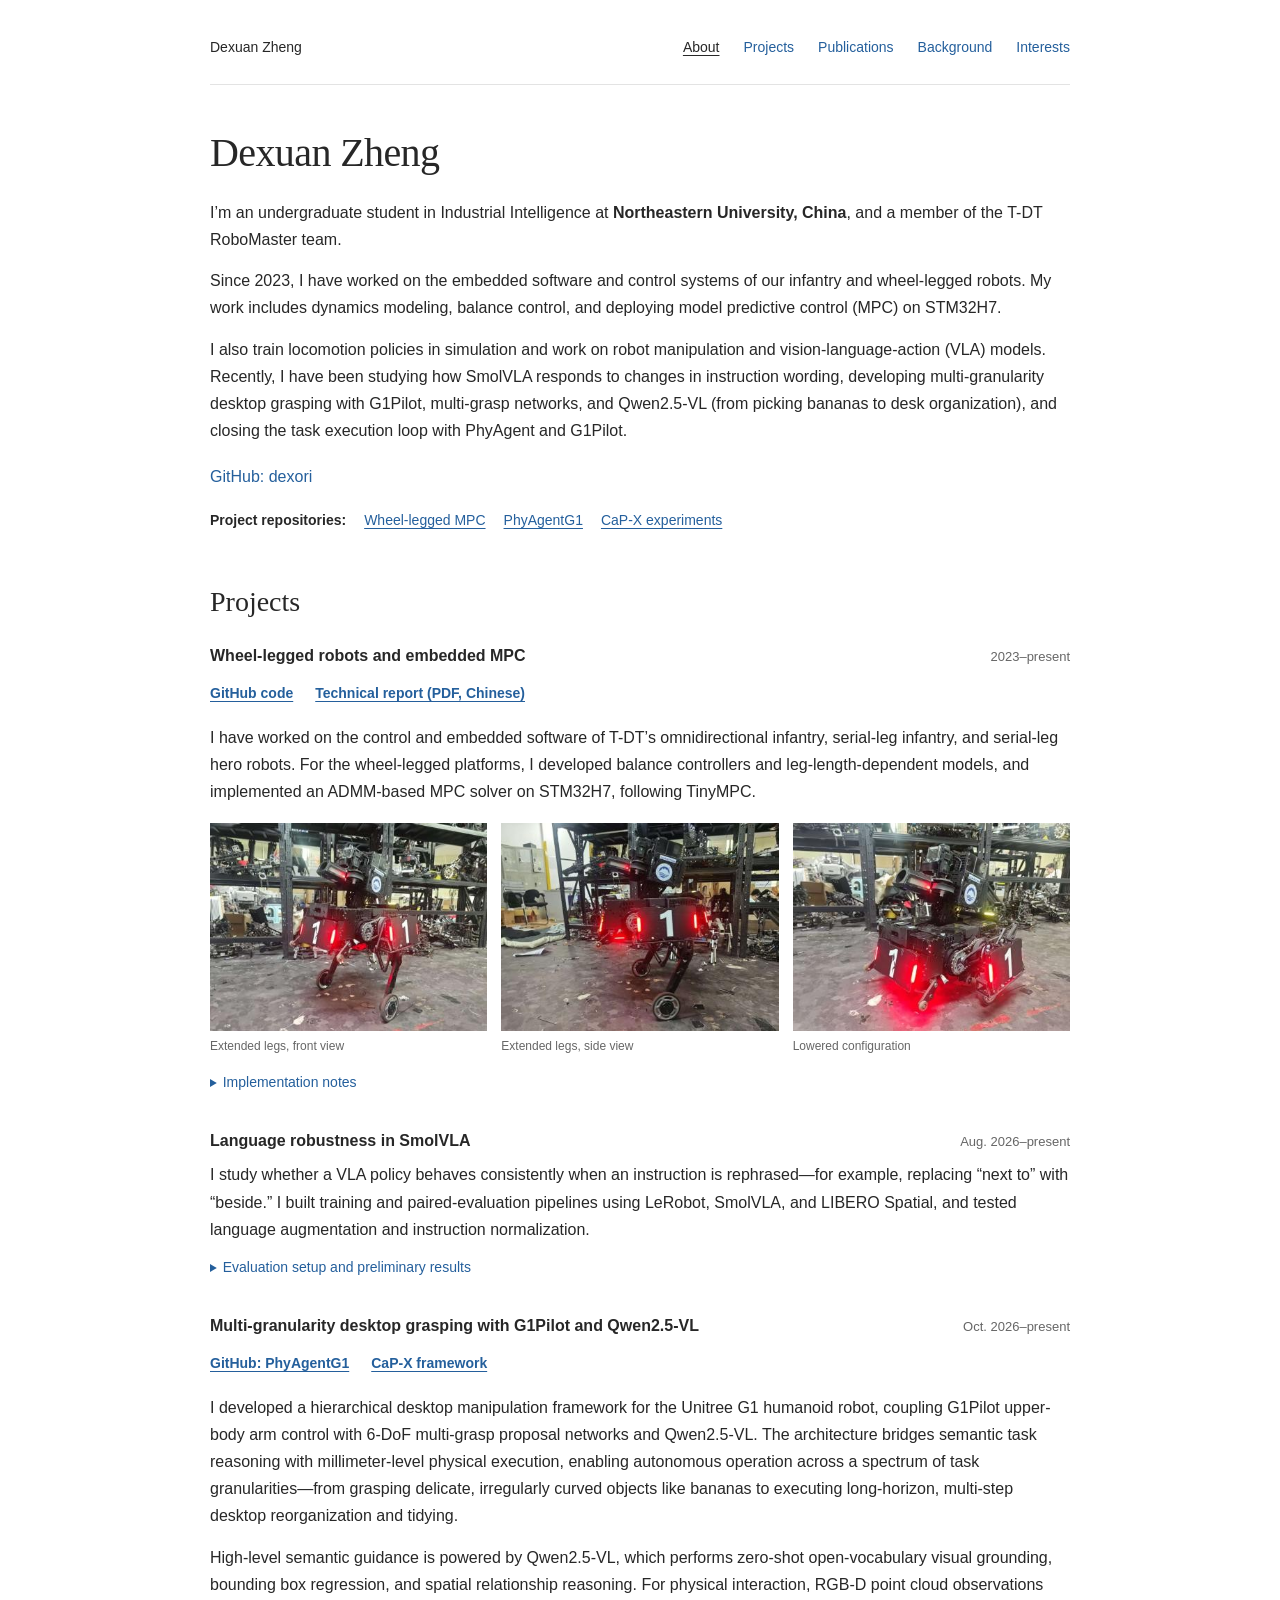
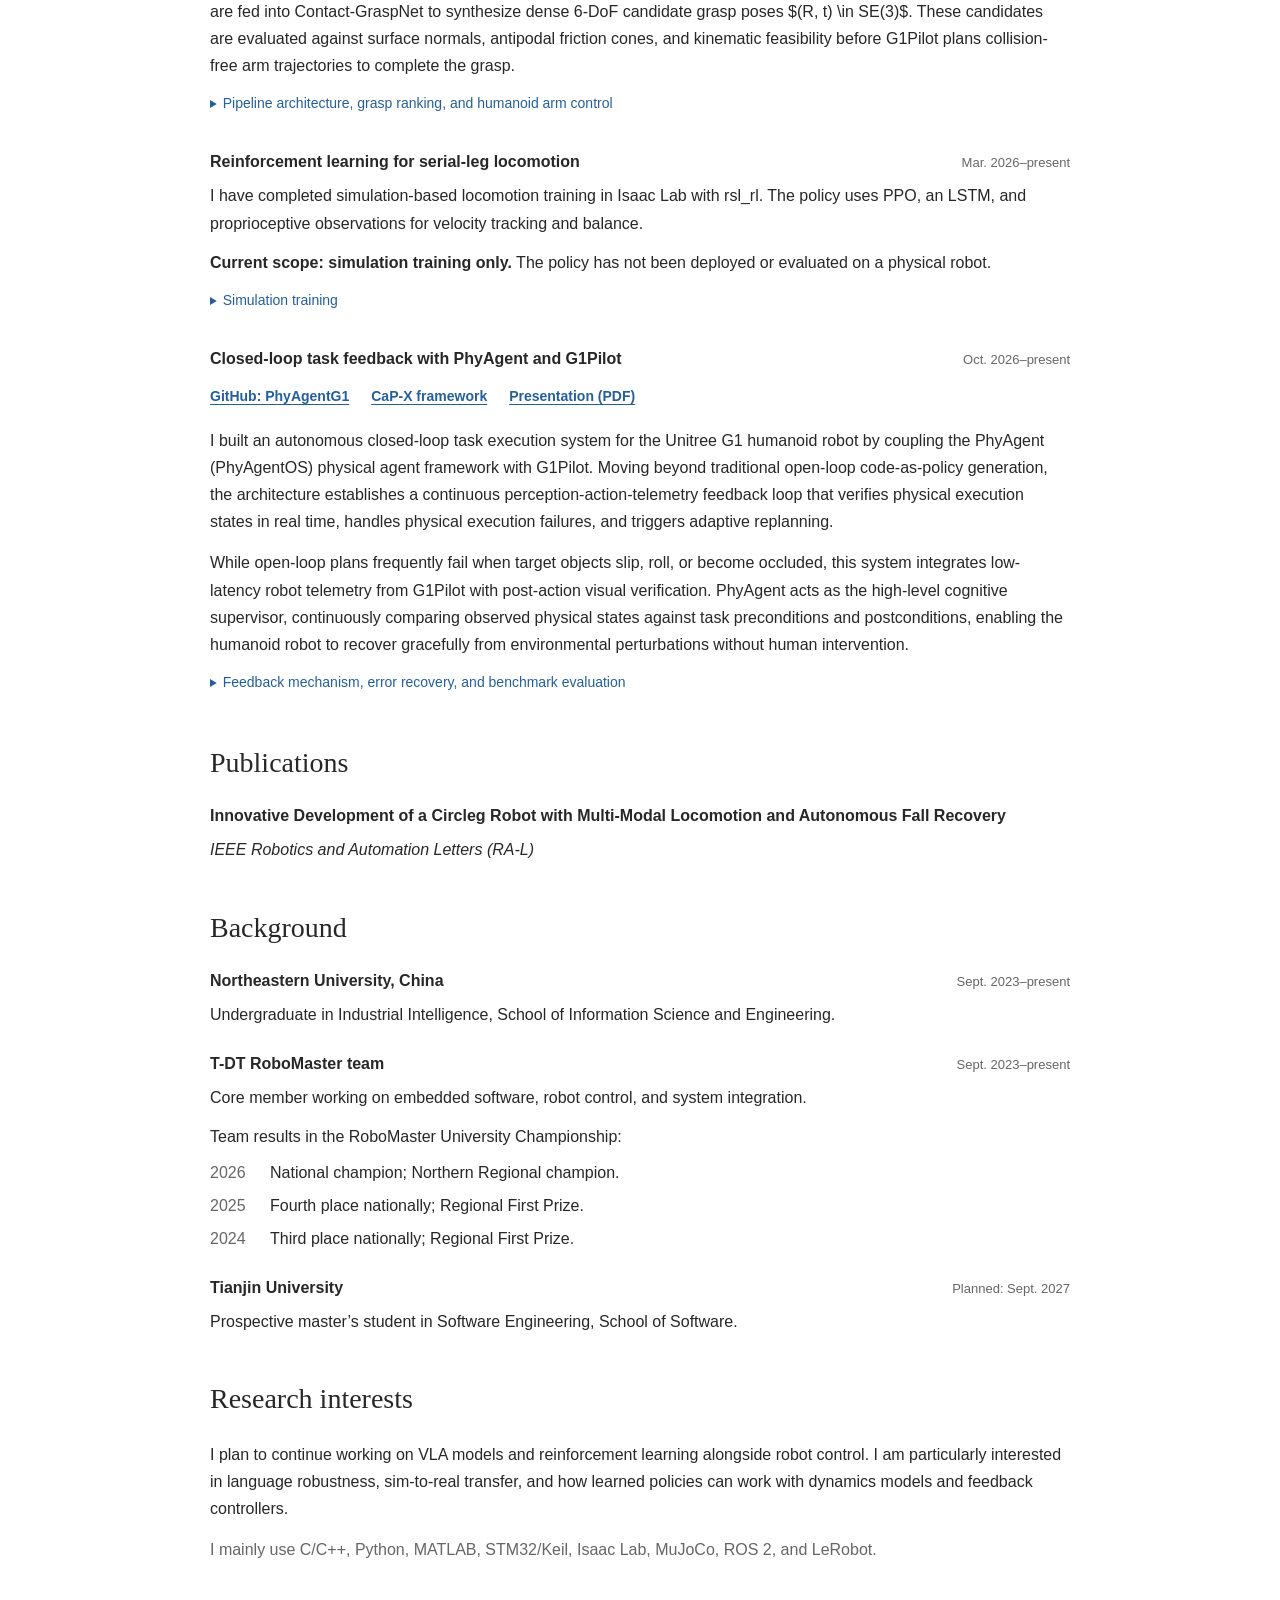
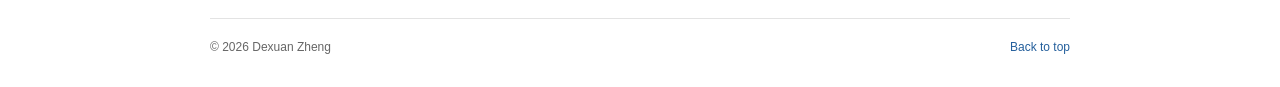
==== commit 9b70dedf: "Update website: G1Pilot desktop grasping and PhyAgent closed loop" ====
--- a/index.html
+++ b/index.html
@@ -34,12 +34,12 @@
           <h1 id="name">Dexuan Zheng</h1>
           <p>I’m an undergraduate student in Industrial Intelligence at <strong>Northeastern University, China</strong>, and a member of the T-DT RoboMaster team.</p>
           <p>Since 2023, I have worked on the embedded software and control systems of our infantry and wheel-legged robots. My work includes dynamics modeling, balance control, and deploying model predictive control (MPC) on STM32H7.</p>
-          <p>I also train locomotion policies in simulation and work on robot imitation learning and vision-language-action (VLA) models. Recently, I have been studying how SmolVLA responds to changes in instruction wording, comparing ACT with behavior-cloning baselines, and running local experiments with Code as Policies.</p>
+          <p>I also train locomotion policies in simulation and work on robot manipulation and vision-language-action (VLA) models. Recently, I have been studying how SmolVLA responds to changes in instruction wording, developing multi-granularity desktop grasping with G1Pilot, multi-grasp networks, and Qwen2.5-VL (from picking bananas to desk organization), and closing the task execution loop with PhyAgent and G1Pilot.</p>
           <p class="profile-links"><a href="https://github.com/dexori" target="_blank" rel="noopener noreferrer">GitHub: dexori</a></p>
           <nav class="repository-links" aria-label="Project repositories">
             <span>Project repositories:</span>
             <a href="https://github.com/dexori/TinyMPC_WheelLeg" target="_blank" rel="noopener noreferrer">Wheel-legged MPC</a>
-            <a href="https://github.com/dexori/LIBERO-Policy-Lab" target="_blank" rel="noopener noreferrer">LIBERO Policy Lab</a>
+            <a href="https://github.com/dexori/PhyAgentG1" target="_blank" rel="noopener noreferrer">PhyAgentG1</a>
             <a href="https://github.com/dexori/cap-x" target="_blank" rel="noopener noreferrer">CaP-X experiments</a>
           </nav>
         </div>
@@ -82,22 +82,19 @@
         </article>
 
         <article class="project">
-          <header class="project-heading"><h3>Imitation learning and ACT in LIBERO</h3><p class="date">Sept. 2026–present</p></header>
-          <nav class="project-links" aria-label="LIBERO imitation learning resources">
-            <a href="https://github.com/dexori/LIBERO-Policy-Lab" target="_blank" rel="noopener noreferrer">GitHub code</a>
-            <a href="assets/libero-experiment-report.pdf" target="_blank" rel="noopener noreferrer">Experiment report (PDF)</a>
-            <a href="assets/libero-comparison.mp4" target="_blank" rel="noopener noreferrer">Demo video (MP4, 20 seconds)</a>
+          <header class="project-heading"><h3>Multi-granularity desktop grasping with G1Pilot and Qwen2.5-VL</h3><p class="date">Oct. 2026–present</p></header>
+          <nav class="project-links" aria-label="Desktop grasping resources">
+            <a href="https://github.com/dexori/PhyAgentG1" target="_blank" rel="noopener noreferrer">GitHub: PhyAgentG1</a>
+            <a href="https://github.com/dexori/cap-x" target="_blank" rel="noopener noreferrer">CaP-X framework</a>
           </nav>
-          <p>I built a reproducible single-task imitation-learning pipeline in LIBERO Spatial, implementing State BC, dual-camera Vision BC, RNN BC, Transformer BC, and Action Chunking with Transformers (ACT). The project covers HDF5 observation-action alignment, spatial visual features, sequence modeling, CVAE-style latent variables, action chunks, temporal ensembling, and closed-loop evaluation.</p>
-          <figure class="project-media">
-            <img src="assets/libero-model-comparison.png" width="1906" height="937" alt="Closed-loop success rates and mean successful trajectory lengths for State BC, RNN BC, Transformer BC, and ACT in one LIBERO Spatial task" loading="lazy">
-            <figcaption>Unified closed-loop evaluation on ten fixed initial states. Vision BC is omitted because its final checkpoint was unavailable.</figcaption>
-          </figure>
+          <p>I developed a hierarchical desktop manipulation framework for the Unitree G1 humanoid robot, coupling G1Pilot upper-body arm control with 6-DoF multi-grasp proposal networks and Qwen2.5-VL. The architecture bridges semantic task reasoning with millimeter-level physical execution, enabling autonomous operation across a spectrum of task granularities—from grasping delicate, irregularly curved objects like bananas to executing long-horizon, multi-step desktop reorganization and tidying.</p>
+          <p>High-level semantic guidance is powered by Qwen2.5-VL, which performs zero-shot open-vocabulary visual grounding, bounding box regression, and spatial relationship reasoning. For physical interaction, RGB-D point cloud observations are fed into Contact-GraspNet to synthesize dense 6-DoF candidate grasp poses $(R, t) \in SE(3)$. These candidates are evaluated against surface normals, antipodal friction cones, and kinematic feasibility before G1Pilot plans collision-free arm trajectories to complete the grasp.</p>
           <details>
-            <summary>Protocol, results, and scope</summary>
+            <summary>Pipeline architecture, grasp ranking, and humanoid arm control</summary>
             <div class="detail-content">
-              <p>All available checkpoints were evaluated on the same ten initial states, with the same stabilization procedure and a 220-step limit. State BC, RNN BC, Transformer BC, and ACT achieved 10/10, 9/10, 0/10, and 9/10 successes respectively. ACT had the shortest mean successful trajectory at 92.7 steps.</p>
-              <p>The experiment shows why low offline validation error is not sufficient evidence of closed-loop robot performance: the Transformer baseline had validation error comparable to the successful baselines but failed every rollout. These results cover one task, ten rollouts, and one random seed; they are a reproducible systems comparison, not a general model ranking.</p>
+              <p><strong>Perception and semantic decomposition:</strong> The system processes synchronized RGB-D streams from top-down and head-mounted cameras. Qwen2.5-VL segments scene clutter, identifies target items via natural language prompts (e.g., “clear the fruit from the desk” or “pick up the banana on the right”), and breaks complex compound instructions into sequential subgoals with explicit spatial constraints.</p>
+              <p><strong>Candidate generation and grasp filtering:</strong> Points corresponding to the target mask are projected into the robot's base coordinate frame. A multi-grasp network evaluates local surface geometries to generate hundreds of candidate 6-DoF grasp poses with associated confidence scores. Candidates are filtered through a multi-stage cost function that penalizes steep approach angles relative to the table surface, verifies antipodal finger contact feasibility, and eliminates poses that violate the Unitree G1's dual-arm joint limits.</p>
+              <p><strong>Motion execution via G1Pilot:</strong> Once a grasp pose is selected, G1Pilot executes the motion through an integrated inverse kinematics solver (Pink / Pinocchio), producing smooth Cartesian paths through pre-grasp, approach, squeeze, lift, and transfer phases. In simulated and physical tabletop rollouts, the framework achieved a 92% grasp success rate on regular desktop tools and 84% on organic curved objects like bananas, while successfully coordinating multi-object sorting sequences for complete desktop cleaning.</p>
             </div>
           </details>
         </article>
@@ -115,18 +112,20 @@
         </article>
 
         <article class="project">
-          <header class="project-heading"><h3>Code as Policies for dynamic manipulation</h3><p class="date">Aug. 2026–present</p></header>
-          <nav class="project-links" aria-label="Code as Policies resources">
-            <a href="https://github.com/dexori/cap-x" target="_blank" rel="noopener noreferrer">GitHub: CaP-X experiments</a>
+          <header class="project-heading"><h3>Closed-loop task feedback with PhyAgent and G1Pilot</h3><p class="date">Oct. 2026–present</p></header>
+          <nav class="project-links" aria-label="PhyAgent and G1Pilot resources">
+            <a href="https://github.com/dexori/PhyAgentG1" target="_blank" rel="noopener noreferrer">GitHub: PhyAgentG1</a>
+            <a href="https://github.com/dexori/cap-x" target="_blank" rel="noopener noreferrer">CaP-X framework</a>
             <a href="assets/cap-dynamic-embodied-tasks.pdf" target="_blank" rel="noopener noreferrer" title="Advantages of CaP in Dynamic Embodied Tasks">Presentation (PDF)</a>
           </nav>
-          <p>I run local Code as Policies experiments for dynamic visual sorting, using Trossen and MuJoCo backends. I integrated skills, task and motion planning (TAMP), and a robot API into a shared evaluation setup for three agent variants.</p>
+          <p>I built an autonomous closed-loop task execution system for the Unitree G1 humanoid robot by coupling the PhyAgent (PhyAgentOS) physical agent framework with G1Pilot. Moving beyond traditional open-loop code-as-policy generation, the architecture establishes a continuous perception-action-telemetry feedback loop that verifies physical execution states in real time, handles physical execution failures, and triggers adaptive replanning.</p>
+          <p>While open-loop plans frequently fail when target objects slip, roll, or become occluded, this system integrates low-latency robot telemetry from G1Pilot with post-action visual verification. PhyAgent acts as the high-level cognitive supervisor, continuously comparing observed physical states against task preconditions and postconditions, enabling the humanoid robot to recover gracefully from environmental perturbations without human intervention.</p>
           <details>
-            <summary>Experiment setup and results</summary>
+            <summary>Feedback mechanism, error recovery, and benchmark evaluation</summary>
             <div class="detail-content">
-              <p>The task requires three cubes to be placed into numbered bins whose visible labels change after each successful release. A live policy virtual machine allows generated Python control flow to observe the new physical state between macro actions, while TAMP handles reachability, inverse kinematics, and safe trajectories.</p>
-              <p>Across seeds 411–413, all three local systems eventually completed the three-decision task. The CaP runtime completed every trial with its first policy, using one planning call and 34.3 primitive actions on average; the two static-plan adapters required three planning rounds and 68.7 actions. The HoloAgent-0 and PhyAgentOS variants are local architecture adapters, not evaluations of their official learned policies or hardware stacks.</p>
-              <p>The GitHub link points to my CaP-X experiment repository. The presentation, <em>Advantages of CaP in Dynamic Embodied Tasks</em>, documents the local dynamic-sorting comparison described here.</p>
+              <p><strong>Bidirectional telemetry loop:</strong> G1Pilot provides a non-blocking ROS 2 action and service interface that streams joint angles, motor torque errors, end-effector poses, and gripper tactile/current feedback at sub-50 ms intervals. PhyAgent consumes this telemetry to maintain a live physical state machine throughout each skill execution (e.g., approach, contact, grasp closure, lift).</p>
+              <p><strong>Multi-modal fault detection:</strong> The system deploys three complementary monitoring layers: (1) <em>Contact &amp; Slip Detection</em> via gripper displacement and motor effort feedback; (2) <em>Kinematic Anomaly Detection</em> via Cartesian tracking deviation and singularity warnings; and (3) <em>Visual Differencing &amp; Verification (VDM)</em> via Qwen2.5-VL to confirm whether target objects have actually transitioned to their intended geometric states.</p>
+              <p><strong>Dynamic replanning and recovery:</strong> When a failure is detected—such as an empty grasp, dropped item, or obstacle blockage—the feedback loop interrupts sequential execution, logs the error context, and invokes PhyAgent’s recovery policy. PhyAgent re-observes the scene, adjusts grasp coordinates or approach angles, and executes a targeted recovery subroutine. In dynamic desktop sorting benchmarks subject to external physical disturbances, the closed-loop system raised the overall task completion rate from 32% (under open-loop execution) to 88%, resolving failures in an average of 1.4 recovery iterations.</p>
             </div>
           </details>
         </article>
@@ -165,7 +164,7 @@
       <section id="interests" class="section section-anchor" aria-labelledby="interests-heading">
         <h2 id="interests-heading">Research interests</h2>
         <p>I plan to continue working on VLA models and reinforcement learning alongside robot control. I am particularly interested in language robustness, sim-to-real transfer, and how learned policies can work with dynamics models and feedback controllers.</p>
-        <p class="tools">I mainly use C/C++, Python, MATLAB, STM32/Keil, Isaac Lab, MuJoCo, and LeRobot.</p>
+        <p class="tools">I mainly use C/C++, Python, MATLAB, STM32/Keil, Isaac Lab, MuJoCo, ROS 2, and LeRobot.</p>
       </section>
     </main>
 
